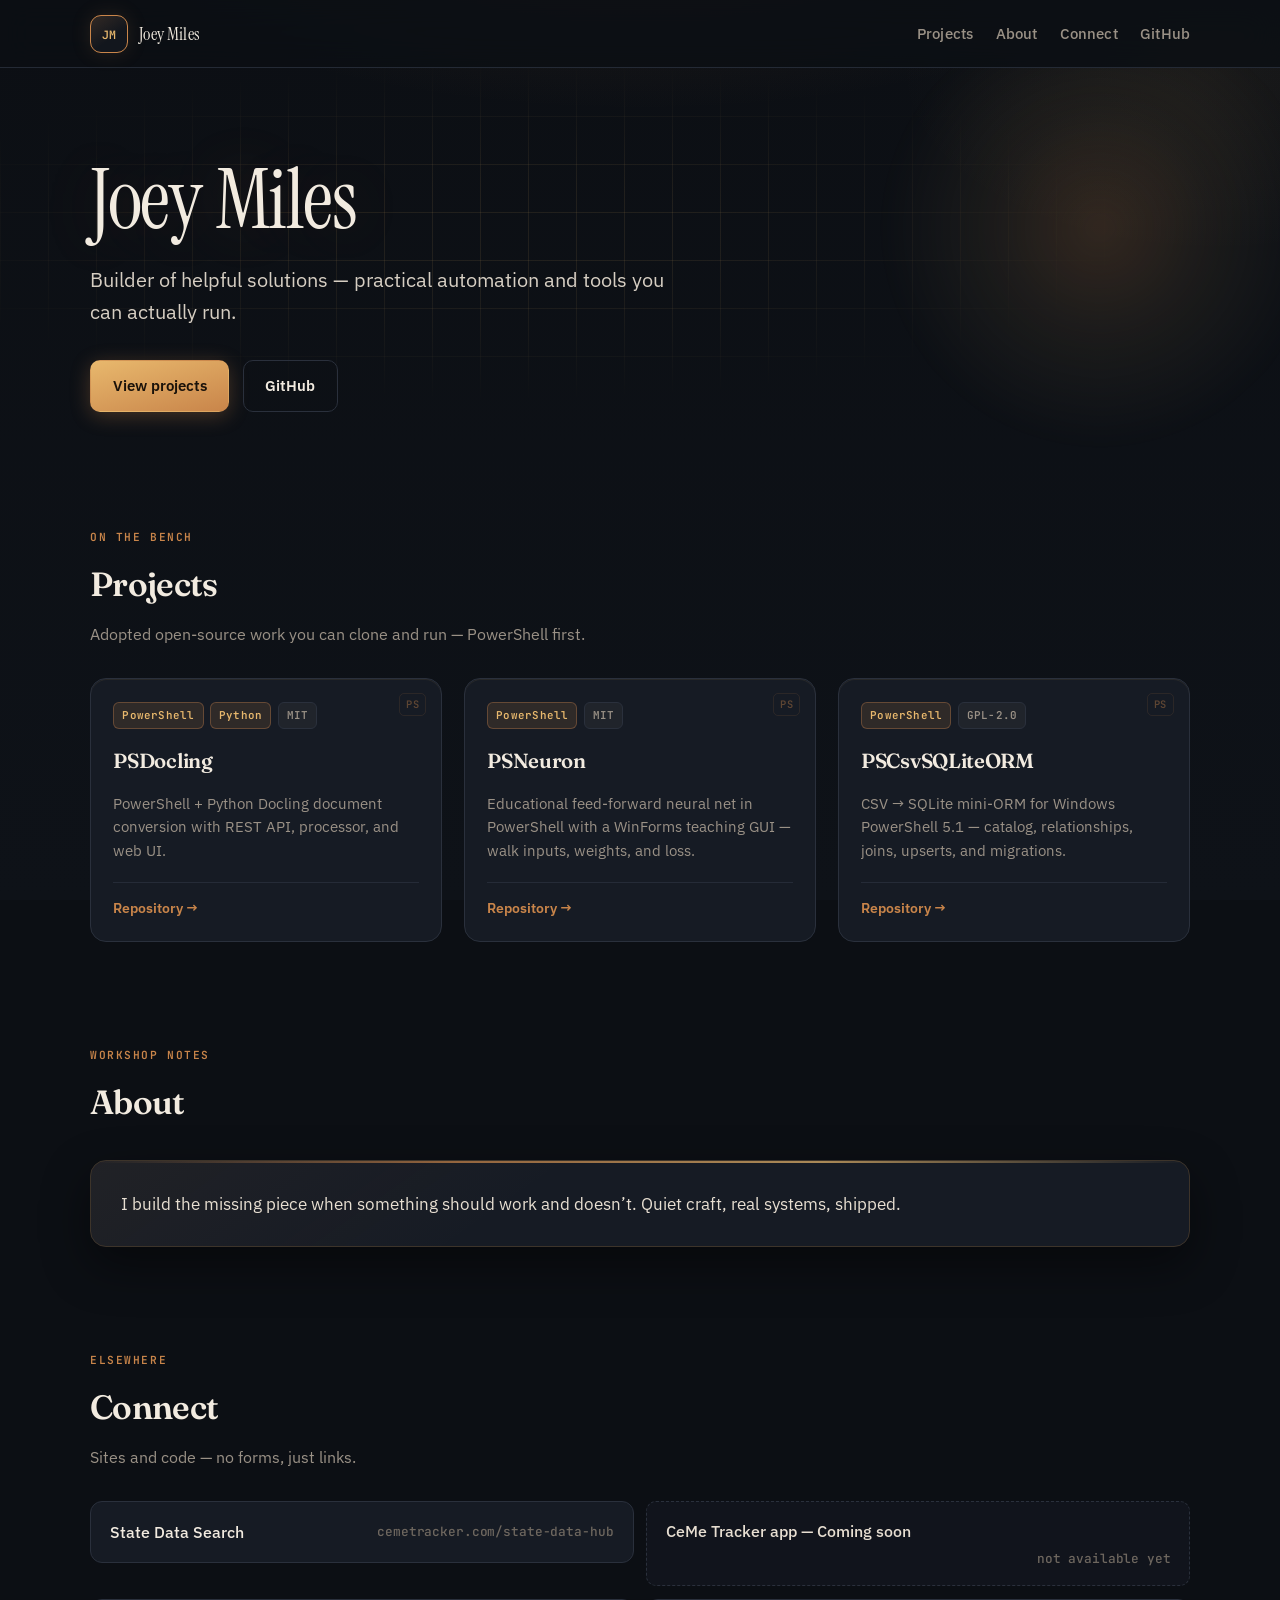
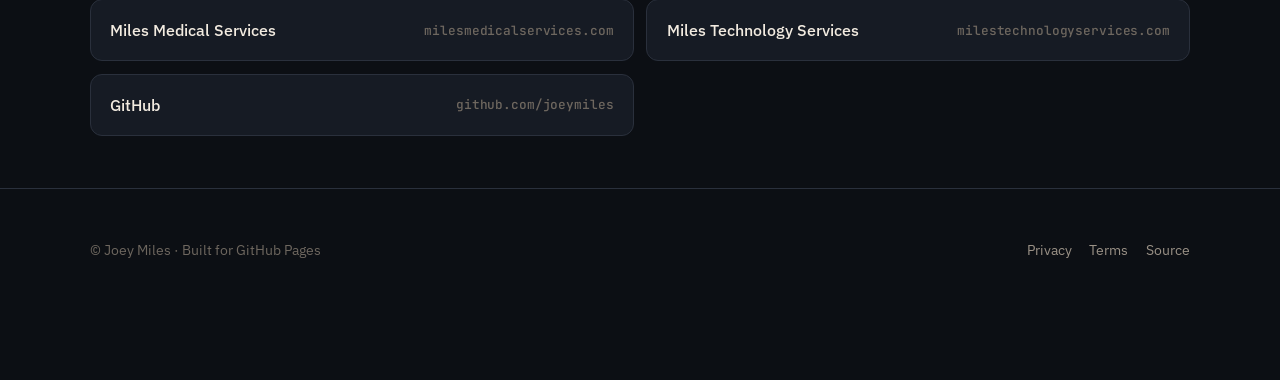
==== index.html @ d592e892 "Connect: rename State Data Hub label to State Data Search" ====
<!DOCTYPE html>
<html lang="en">
<head>
  <meta charset="utf-8">
  <meta name="viewport" content="width=device-width, initial-scale=1">
  <title>Joey Miles — Builder of helpful solutions</title>
  <meta name="description" content="Public portfolio of Joey Miles: practical automation and tools you can actually run — PSDocling, PSNeuron, PSCsvSQLiteORM.">
  <link rel="canonical" href="https://joeymiles.github.io/">
  <meta name="theme-color" content="#0c0f14">
  <link rel="icon" href="assets/img/favicon.ico" sizes="any">
  <link rel="icon" type="image/png" href="assets/img/favicon.png">
  <link rel="apple-touch-icon" href="assets/img/apple-touch-icon.png">
  <meta property="og:type" content="website">
  <meta property="og:url" content="https://joeymiles.github.io/">
  <meta property="og:title" content="Joey Miles — Builder of helpful solutions">
  <meta property="og:description" content="Practical automation and tools you can actually run. Document pipelines, data tools, and teaching demos.">
  <meta property="og:image" content="https://joeymiles.github.io/assets/img/og.png">
  <meta property="og:image:width" content="1200">
  <meta property="og:image:height" content="630">
  <meta name="twitter:card" content="summary_large_image">
  <meta name="twitter:title" content="Joey Miles — Builder of helpful solutions">
  <meta name="twitter:description" content="Practical automation and tools you can actually run.">
  <meta name="twitter:image" content="https://joeymiles.github.io/assets/img/og.png">
  <link rel="preconnect" href="https://fonts.googleapis.com">
  <link rel="preconnect" href="https://fonts.gstatic.com" crossorigin>
  <link rel="stylesheet" href="assets/css/site.css">
</head>
<body>
  <header class="site-header">
    <div class="wrap header-inner">
      <a class="brand" href="/">
        <span class="brand-mark" aria-hidden="true">JM</span>
        <span>Joey Miles</span>
      </a>
      <button class="nav-toggle" type="button" aria-expanded="false" aria-controls="site-nav" id="nav-toggle">Menu</button>
      <nav class="nav" id="site-nav" aria-label="Primary">
        <a href="#projects">Projects</a>
        <a href="#about">About</a>
        <a href="#connect">Connect</a>
        <a href="https://github.com/joeymiles" rel="noopener noreferrer">GitHub</a>
      </nav>
    </div>
  </header>

  <main>
    <section class="hero" aria-labelledby="hero-title">
      <div class="wrap hero-grid">
        <div>
          <h1 id="hero-title">Joey Miles</h1>
          <p class="tagline">Builder of helpful solutions — practical automation and tools you can actually run.</p>
          <div class="cta-row">
            <a class="btn btn-primary" href="#projects">View projects</a>
            <a class="btn btn-ghost" href="https://github.com/joeymiles" rel="noopener noreferrer">GitHub</a>
          </div>
        </div>
      </div>
    </section>

    <section id="projects" aria-labelledby="projects-title">
      <div class="wrap">
        <div class="section-head">
          <span class="section-kicker">On the bench</span>
          <h2 id="projects-title">Projects</h2>
          <p>Adopted open-source work you can clone and run — PowerShell first.</p>
        </div>
        <div class="project-grid">

          <article class="project-card" id="psdocling">
            <div class="project-meta">
              <span class="badge badge-lang">PowerShell</span>
              <span class="badge badge-lang">Python</span>
              <span class="badge badge-license">MIT</span>
            </div>
            <h3><a href="https://github.com/joeymiles/PSDocling" rel="noopener noreferrer">PSDocling</a></h3>
            <p>PowerShell + Python Docling document conversion with REST API, processor, and web UI.</p>
            <div class="project-links">
              <a href="https://github.com/joeymiles/PSDocling" rel="noopener noreferrer">Repository →</a>
            </div>
          </article>

          <article class="project-card" id="psneuron">
            <div class="project-meta">
              <span class="badge badge-lang">PowerShell</span>
              <span class="badge badge-license">MIT</span>
            </div>
            <h3><a href="https://github.com/joeymiles/PSNeuron" rel="noopener noreferrer">PSNeuron</a></h3>
            <p>Educational feed-forward neural net in PowerShell with a WinForms teaching GUI — walk inputs, weights, and loss.</p>
            <div class="project-links">
              <a href="https://github.com/joeymiles/PSNeuron" rel="noopener noreferrer">Repository →</a>
            </div>
          </article>

          <article class="project-card" id="pscsvsqliteorm">
            <div class="project-meta">
              <span class="badge badge-lang">PowerShell</span>
              <span class="badge badge-license">GPL-2.0</span>
            </div>
            <h3><a href="https://github.com/joeymiles/PSCsvSQLiteORM" rel="noopener noreferrer">PSCsvSQLiteORM</a></h3>
            <p>CSV → SQLite mini-ORM for Windows PowerShell 5.1 — catalog, relationships, joins, upserts, and migrations.</p>
            <div class="project-links">
              <a href="https://github.com/joeymiles/PSCsvSQLiteORM" rel="noopener noreferrer">Repository →</a>
            </div>
          </article>

        </div>
      </div>
    </section>

    <section id="about" aria-labelledby="about-title">
      <div class="wrap">
        <div class="section-head">
          <span class="section-kicker">Workshop notes</span>
          <h2 id="about-title">About</h2>
        </div>
        <div class="about-card">
          <p>I build the missing piece when something should work and doesn’t. Quiet craft, real systems, shipped.</p>
        </div>
      </div>
    </section>

    <section id="connect" aria-labelledby="connect-title">
      <div class="wrap">
        <div class="section-head">
          <span class="section-kicker">Elsewhere</span>
          <h2 id="connect-title">Connect</h2>
          <p>Sites and code — no forms, just links.</p>
        </div>
        <ul class="connect-list">
          <li>
            <a href="https://cemetracker.com/state-data-hub" rel="noopener noreferrer">
              <span>State Data Search</span>
              <span class="host">cemetracker.com/state-data-hub</span>
            </a>
          </li>
          <li class="connect-soon">
            <span class="connect-static">
              <span>CeMe Tracker app — Coming soon</span>
              <span class="host">not available yet</span>
            </span>
          </li>
          <li>
            <a href="https://milesmedicalservices.com" rel="noopener noreferrer">
              <span>Miles Medical Services</span>
              <span class="host">milesmedicalservices.com</span>
            </a>
          </li>
          <li>
            <a href="https://milestechnologyservices.com" rel="noopener noreferrer">
              <span>Miles Technology Services</span>
              <span class="host">milestechnologyservices.com</span>
            </a>
          </li>
          <li>
            <a href="https://github.com/joeymiles" rel="noopener noreferrer">
              <span>GitHub</span>
              <span class="host">github.com/joeymiles</span>
            </a>
          </li>
        </ul>
      </div>
    </section>
  </main>

  <footer class="site-footer">
    <div class="wrap footer-inner">
      <p>© Joey Miles · Built for GitHub Pages</p>
      <div class="footer-links">
        <a href="/privacy.html">Privacy</a>
        <a href="/terms.html">Terms</a>
        <a href="https://github.com/joeymiles/joeymiles.github.io" rel="noopener noreferrer">Source</a>
      </div>
    </div>
  </footer>

  <div class="mobile-cta" role="navigation" aria-label="Quick actions">
    <a class="btn btn-primary" href="#projects">View projects</a>
    <a class="btn btn-ghost" href="https://github.com/joeymiles" rel="noopener noreferrer">GitHub</a>
  </div>

  <script>
    (function () {
      var btn = document.getElementById('nav-toggle');
      var nav = document.getElementById('site-nav');
      if (!btn || !nav) return;
      btn.addEventListener('click', function () {
        var open = nav.classList.toggle('open');
        btn.setAttribute('aria-expanded', open ? 'true' : 'false');
      });
      nav.querySelectorAll('a').forEach(function (a) {
        a.addEventListener('click', function () {
          nav.classList.remove('open');
          btn.setAttribute('aria-expanded', 'false');
        });
      });
    })();
  </script>
</body>
</html>
---- assets/css/site.css ----
/* Joey Miles — Evening workshop / PowerShell craft (POP v2) */
@import url("https://fonts.googleapis.com/css2?family=Fraunces:opsz,wght@9..144,500;9..144,600;9..144,700&family=IBM+Plex+Sans:wght@400;500;600&family=Instrument+Serif:ital@0;1&family=JetBrains+Mono:wght@500;600&display=swap");

:root {
  --ink: #0c0f14;
  --ink-elev: #12161d;
  --ink-card: #161b24;
  --ink-card-hover: #1a212c;
  --border: #2a303c;
  --border-warm: #3d342a;
  --cream: #f2ebe0;
  --cream-soft: #e8dfd2;
  --muted: #9a9186;
  --muted-2: #6e675f;
  --copper: #c9854a;
  --copper-bright: #e8b86d;
  --copper-dim: rgba(201, 133, 74, 0.14);
  --copper-glow: rgba(201, 133, 74, 0.35);
  --amber-line: rgba(232, 184, 109, 0.18);
  --radius: 16px;
  --radius-sm: 10px;
  --shadow: 0 18px 48px rgba(0, 0, 0, 0.45);
  --shadow-lift: 0 22px 56px rgba(0, 0, 0, 0.55), 0 0 0 1px rgba(201, 133, 74, 0.22);
  --font-display: "Fraunces", "Georgia", "Times New Roman", serif;
  --font-name: "Instrument Serif", "Iowan Old Style", "Palatino Linotype", Palatino, Georgia, serif;
  --font-body: "IBM Plex Sans", "Segoe UI", system-ui, sans-serif;
  --font-mono: "JetBrains Mono", ui-monospace, "Cascadia Code", Menlo, Consolas, monospace;
  --max: 1100px;
  --header-h: 68px;
  --ease: cubic-bezier(0.22, 1, 0.36, 1);
}

*, *::before, *::after { box-sizing: border-box; }

html { scroll-behavior: smooth; }

@media (prefers-reduced-motion: reduce) {
  html { scroll-behavior: auto; }
  *, *::before, *::after {
    animation-duration: 0.01ms !important;
    animation-iteration-count: 1 !important;
    transition-duration: 0.01ms !important;
  }
}

body {
  margin: 0;
  font-family: var(--font-body);
  background: var(--ink);
  color: var(--cream);
  line-height: 1.65;
  min-height: 100vh;
  -webkit-font-smoothing: antialiased;
  text-rendering: optimizeLegibility;
  background-image:
    radial-gradient(ellipse 90% 55% at 50% -18%, rgba(201, 133, 74, 0.16), transparent 55%),
    radial-gradient(ellipse 50% 40% at 95% 8%, rgba(232, 184, 109, 0.06), transparent 50%),
    linear-gradient(180deg, #0c0f14 0%, #0e1218 100%);
  background-attachment: fixed;
}

img { max-width: 100%; height: auto; display: block; }

a {
  color: var(--copper-bright);
  text-decoration: none;
  transition: color 0.2s var(--ease);
}
a:hover { color: var(--cream); text-decoration: underline; text-underline-offset: 3px; }
a:focus-visible,
button:focus-visible {
  outline: 2px solid var(--copper-bright);
  outline-offset: 3px;
  border-radius: 4px;
}

.wrap {
  width: min(100% - 2rem, var(--max));
  margin-inline: auto;
}

/* ——— Header ——— */
.site-header {
  position: sticky;
  top: 0;
  z-index: 40;
  backdrop-filter: blur(16px) saturate(1.2);
  -webkit-backdrop-filter: blur(16px) saturate(1.2);
  background: rgba(12, 15, 20, 0.82);
  border-bottom: 1px solid rgba(42, 48, 60, 0.85);
  height: var(--header-h);
}
.header-inner {
  display: flex;
  align-items: center;
  justify-content: space-between;
  height: var(--header-h);
  gap: 1rem;
  position: relative;
}
.brand {
  display: flex;
  align-items: center;
  gap: 0.7rem;
  color: var(--cream);
  font-weight: 400;
  letter-spacing: 0.01em;
  text-decoration: none;
  font-family: var(--font-name);
  font-size: 1.15rem;
}
.brand:hover { text-decoration: none; color: var(--copper-bright); }
.brand-mark {
  width: 38px;
  height: 38px;
  border-radius: 11px;
  background:
    linear-gradient(145deg, rgba(201, 133, 74, 0.18), transparent 60%),
    var(--ink-elev);
  border: 1.5px solid var(--copper);
  display: grid;
  place-items: center;
  font-size: 0.72rem;
  font-weight: 600;
  color: var(--copper-bright);
  font-family: var(--font-mono);
  letter-spacing: 0.04em;
  box-shadow: 0 0 20px rgba(201, 133, 74, 0.15);
}
.nav {
  display: flex;
  align-items: center;
  gap: 1.4rem;
}
.nav a {
  color: var(--muted);
  font-size: 0.92rem;
  font-weight: 500;
  text-decoration: none;
  letter-spacing: 0.01em;
}
.nav a:hover { color: var(--cream); text-decoration: none; }

.nav-toggle {
  display: none;
  background: transparent;
  border: 1px solid var(--border);
  color: var(--cream);
  border-radius: 8px;
  padding: 0.45rem 0.7rem;
  cursor: pointer;
  font-size: 0.85rem;
  font-family: var(--font-body);
}

/* ——— Hero ——— */
.hero {
  position: relative;
  padding: 5.5rem 0 4rem;
  overflow: hidden;
}
.hero::before {
  content: "";
  position: absolute;
  inset: 0;
  pointer-events: none;
  background-image:
    linear-gradient(var(--amber-line) 1px, transparent 1px),
    linear-gradient(90deg, var(--amber-line) 1px, transparent 1px);
  background-size: 48px 48px;
  mask-image: radial-gradient(ellipse 70% 60% at 40% 40%, black 20%, transparent 70%);
  -webkit-mask-image: radial-gradient(ellipse 70% 60% at 40% 40%, black 20%, transparent 70%);
  opacity: 0.55;
}
.hero::after {
  content: "";
  position: absolute;
  width: 480px;
  height: 480px;
  top: -80px;
  right: -60px;
  border-radius: 50%;
  background: radial-gradient(circle, rgba(201, 133, 74, 0.2) 0%, rgba(232, 184, 109, 0.06) 35%, transparent 65%);
  pointer-events: none;
  filter: blur(8px);
}
.hero-grid {
  position: relative;
  z-index: 1;
  display: grid;
  gap: 2rem;
  align-items: center;
}
.eyebrow {
  display: inline-flex;
  align-items: center;
  gap: 0.55rem;
  font-size: 0.72rem;
  font-weight: 600;
  letter-spacing: 0.12em;
  text-transform: uppercase;
  color: var(--copper-bright);
  background: var(--copper-dim);
  border: 1px solid rgba(201, 133, 74, 0.35);
  padding: 0.4rem 0.85rem;
  border-radius: 999px;
  margin-bottom: 1.5rem;
  font-family: var(--font-mono);
}
.eyebrow::before {
  content: "";
  width: 6px;
  height: 6px;
  border-radius: 50%;
  background: var(--copper);
  box-shadow: 0 0 8px var(--copper-glow);
}
.hero h1 {
  font-family: var(--font-name);
  font-size: clamp(3rem, 9vw, 5.25rem);
  font-weight: 400;
  font-style: normal;
  line-height: 1.05;
  margin: 0 0 1.25rem;
  letter-spacing: -0.015em;
  color: var(--cream);
  text-shadow: 0 0 60px rgba(201, 133, 74, 0.2);
  font-feature-settings: "liga" 1, "kern" 1;
}
.hero .tagline {
  font-size: clamp(1.05rem, 2.2vw, 1.28rem);
  color: var(--cream-soft);
  max-width: 36rem;
  margin: 0 0 2rem;
  line-height: 1.55;
  font-weight: 400;
  opacity: 0.92;
}
.cta-row {
  display: flex;
  flex-wrap: wrap;
  gap: 0.85rem;
}
.btn {
  display: inline-flex;
  align-items: center;
  justify-content: center;
  gap: 0.45rem;
  padding: 0.8rem 1.35rem;
  border-radius: var(--radius-sm);
  font-weight: 600;
  font-size: 0.95rem;
  font-family: var(--font-body);
  border: 1px solid transparent;
  text-decoration: none;
  transition: transform 0.25s var(--ease), background 0.2s ease, border-color 0.2s ease, box-shadow 0.25s var(--ease);
}
.btn:hover { text-decoration: none; transform: translateY(-2px); }
.btn-primary {
  background: linear-gradient(165deg, var(--copper-bright) 0%, var(--copper) 100%);
  color: #1a120a;
  box-shadow: 0 4px 20px rgba(201, 133, 74, 0.3);
}
.btn-primary:hover {
  background: linear-gradient(165deg, #f0c67a 0%, #d49255 100%);
  color: #1a120a;
  box-shadow: 0 8px 28px rgba(201, 133, 74, 0.4);
}
.btn-ghost {
  background: transparent;
  color: var(--cream);
  border-color: var(--border);
}
.btn-ghost:hover {
  border-color: var(--copper);
  color: var(--copper-bright);
  background: var(--copper-dim);
}

/* ——— Sections ——— */
section { padding: 3.25rem 0; }
.section-head { margin-bottom: 1.85rem; }
.section-head h2 {
  margin: 0 0 0.55rem;
  font-family: var(--font-display);
  font-size: clamp(1.65rem, 3.2vw, 2.1rem);
  font-weight: 600;
  letter-spacing: -0.02em;
  color: var(--cream);
}
.section-kicker {
  display: block;
  font-family: var(--font-mono);
  font-size: 0.7rem;
  font-weight: 600;
  letter-spacing: 0.14em;
  text-transform: uppercase;
  color: var(--copper);
  margin-bottom: 0.65rem;
}
.section-head p {
  margin: 0;
  color: var(--muted);
  max-width: 38rem;
  font-size: 1.02rem;
}

/* ——— About ——— */
.about-card {
  position: relative;
  background:
    linear-gradient(145deg, rgba(201, 133, 74, 0.06), transparent 40%),
    var(--ink-card);
  border: 1px solid var(--border-warm);
  border-radius: var(--radius);
  padding: 1.75rem 1.9rem;
  box-shadow: var(--shadow);
  overflow: hidden;
}
.about-card::before {
  content: "";
  position: absolute;
  top: 0;
  left: 0;
  right: 0;
  height: 2px;
  background: linear-gradient(90deg, transparent, var(--copper), var(--copper-bright), transparent);
  opacity: 0.7;
}
.about-card p {
  margin: 0;
  color: var(--cream-soft);
  font-size: 1.08rem;
  line-height: 1.7;
  max-width: 52rem;
}

/* ——— Projects ——— */
.project-grid {
  display: grid;
  gap: 1.35rem;
  grid-template-columns: 1fr;
}
@media (min-width: 720px) {
  .project-grid { grid-template-columns: repeat(3, 1fr); }
}
.project-card {
  position: relative;
  background: var(--ink-card);
  border: 1px solid var(--border);
  border-radius: var(--radius);
  padding: 1.45rem 1.4rem 1.3rem;
  display: flex;
  flex-direction: column;
  gap: 0.9rem;
  transition: border-color 0.3s var(--ease), transform 0.3s var(--ease), box-shadow 0.3s var(--ease), background 0.3s ease;
  scroll-margin-top: calc(var(--header-h) + 1rem);
  overflow: hidden;
}
.project-card::before {
  content: "PS";
  position: absolute;
  top: 0.85rem;
  right: 0.95rem;
  font-family: var(--font-mono);
  font-size: 0.65rem;
  font-weight: 600;
  letter-spacing: 0.08em;
  color: var(--copper);
  opacity: 0.4;
  border: 1px solid rgba(201, 133, 74, 0.3);
  border-radius: 5px;
  padding: 0.15rem 0.35rem;
  pointer-events: none;
}
.project-card::after {
  content: "";
  position: absolute;
  inset: 0;
  border-radius: inherit;
  pointer-events: none;
  box-shadow: inset 0 1px 0 rgba(232, 184, 109, 0.08);
}
.project-card:hover {
  border-color: rgba(201, 133, 74, 0.5);
  transform: translateY(-4px);
  background: var(--ink-card-hover);
  box-shadow: var(--shadow-lift);
}
.project-card:hover::before { opacity: 0.75; }
.project-card h3 {
  margin: 0;
  font-family: var(--font-display);
  font-size: 1.28rem;
  font-weight: 600;
  letter-spacing: -0.015em;
  padding-right: 2.2rem;
}
.project-card h3 a { color: var(--cream); text-decoration: none; }
.project-card h3 a:hover { color: var(--copper-bright); }
.project-meta {
  display: flex;
  flex-wrap: wrap;
  gap: 0.4rem;
}
.badge {
  font-size: 0.68rem;
  font-weight: 600;
  font-family: var(--font-mono);
  padding: 0.22rem 0.5rem;
  border-radius: 6px;
  background: rgba(154, 145, 134, 0.1);
  color: var(--muted);
  border: 1px solid var(--border);
  letter-spacing: 0.02em;
}
.badge-lang {
  color: var(--copper-bright);
  border-color: rgba(201, 133, 74, 0.35);
  background: var(--copper-dim);
}
.badge-license {
  color: var(--muted);
  border-color: var(--border);
  background: rgba(154, 145, 134, 0.08);
}
.project-card p {
  margin: 0;
  color: var(--muted);
  font-size: 0.95rem;
  flex: 1;
  line-height: 1.55;
}
.project-links {
  display: flex;
  gap: 0.75rem;
  margin-top: 0.35rem;
  padding-top: 0.85rem;
  border-top: 1px solid rgba(42, 48, 60, 0.8);
}
.project-links a {
  font-size: 0.88rem;
  font-weight: 600;
  color: var(--copper);
  text-decoration: none;
}
.project-links a:hover { color: var(--copper-bright); }

/* ——— Connect ——— */
.connect-list {
  list-style: none;
  margin: 0;
  padding: 0;
  display: grid;
  gap: 0.8rem;
}
@media (min-width: 640px) {
  .connect-list { grid-template-columns: repeat(2, 1fr); }
}
.connect-list a {
  display: flex;
  align-items: center;
  gap: 0.75rem;
  padding: 1.05rem 1.2rem;
  background: var(--ink-card);
  border: 1px solid var(--border);
  border-radius: 12px;
  color: var(--cream);
  text-decoration: none;
  font-weight: 500;
  transition: border-color 0.25s var(--ease), transform 0.25s var(--ease), box-shadow 0.25s var(--ease);
}
.connect-list a:hover {
  border-color: rgba(201, 133, 74, 0.45);
  color: var(--copper-bright);
  text-decoration: none;
  transform: translateY(-2px);
  box-shadow: 0 10px 28px rgba(0, 0, 0, 0.3);
}
.connect-list .host {
  color: var(--muted-2);
  font-size: 0.8rem;
  font-weight: 500;
  margin-left: auto;
  font-family: var(--font-mono);
  letter-spacing: -0.01em;
}

/* ——— Legal pages ——— */
.page-hero {
  padding: 3.25rem 0 1.5rem;
}
.page-hero h1 {
  margin: 0 0 0.5rem;
  font-family: var(--font-display);
  font-size: clamp(1.85rem, 4vw, 2.4rem);
  font-weight: 600;
  letter-spacing: -0.02em;
}
.prose {
  background: var(--ink-card);
  border: 1px solid var(--border);
  border-radius: var(--radius);
  padding: 1.65rem 1.85rem;
  margin-bottom: 3rem;
}
.prose h2 {
  margin: 1.55rem 0 0.5rem;
  font-family: var(--font-display);
  font-size: 1.2rem;
  font-weight: 600;
  color: var(--cream);
}
.prose h2:first-child { margin-top: 0; }
.prose p, .prose li { color: var(--muted); }
.prose ul { padding-left: 1.25rem; }


.connect-soon .connect-static {
  display: flex;
  flex-direction: column;
  gap: 0.25rem;
  padding: 1rem 1.15rem;
  border-radius: var(--radius-sm);
  border: 1px dashed var(--border);
  background: rgba(22, 27, 36, 0.55);
  color: var(--muted);
}
.connect-soon .connect-static span:first-child {
  color: var(--cream-soft);
  font-weight: 500;
}

/* ——— Footer ——— */
.site-footer {
  border-top: 1px solid var(--border);
  padding: 2.25rem 0 6.5rem;
  color: var(--muted-2);
  font-size: 0.88rem;
}
.footer-inner {
  display: flex;
  flex-wrap: wrap;
  gap: 1rem;
  justify-content: space-between;
  align-items: center;
}
.footer-links {
  display: flex;
  gap: 1.1rem;
  flex-wrap: wrap;
}
.footer-links a { color: var(--muted); text-decoration: none; }
.footer-links a:hover { color: var(--copper-bright); }

/* ——— Sticky mobile CTA ——— */
.mobile-cta {
  display: none;
  position: fixed;
  bottom: 0;
  left: 0;
  right: 0;
  z-index: 50;
  padding: 0.75rem 1rem calc(0.75rem + env(safe-area-inset-bottom));
  background: rgba(12, 15, 20, 0.94);
  backdrop-filter: blur(14px);
  -webkit-backdrop-filter: blur(14px);
  border-top: 1px solid var(--border);
  gap: 0.55rem;
}
.mobile-cta .btn { flex: 1; padding: 0.72rem 0.5rem; font-size: 0.9rem; }

/* ——— 404 ——— */
.not-found {
  text-align: center;
  padding: 5.5rem 0 4rem;
}
.not-found .code {
  font-family: var(--font-display);
  font-size: clamp(3.5rem, 14vw, 7rem);
  font-weight: 600;
  color: var(--copper);
  line-height: 1;
  margin-bottom: 0.65rem;
  text-shadow: 0 0 40px rgba(201, 133, 74, 0.25);
}
.not-found h1 {
  font-family: var(--font-display);
  font-weight: 600;
  letter-spacing: -0.02em;
}

/* ——— Mobile ——— */
@media (max-width: 719px) {
  .nav-toggle { display: inline-flex; }
  .nav {
    display: none;
    position: absolute;
    top: var(--header-h);
    left: 0;
    right: 0;
    flex-direction: column;
    align-items: stretch;
    background: rgba(12, 15, 20, 0.98);
    border-bottom: 1px solid var(--border);
    padding: 1rem;
    gap: 0.85rem;
  }
  .nav.open { display: flex; }
  .mobile-cta { display: flex; }
  .hero { padding-top: 3.5rem; padding-bottom: 3rem; }
  .hero h1 { font-size: clamp(2.6rem, 12vw, 3.5rem); }
  .site-footer { padding-bottom: 5.75rem; }
}

/* Soft entrance for hero (respects reduced-motion via global rule) */
@keyframes fade-up {
  from { opacity: 0; transform: translateY(12px); }
  to { opacity: 1; transform: translateY(0); }
}
.hero-grid > div {
  animation: fade-up 0.7s var(--ease) both;
}
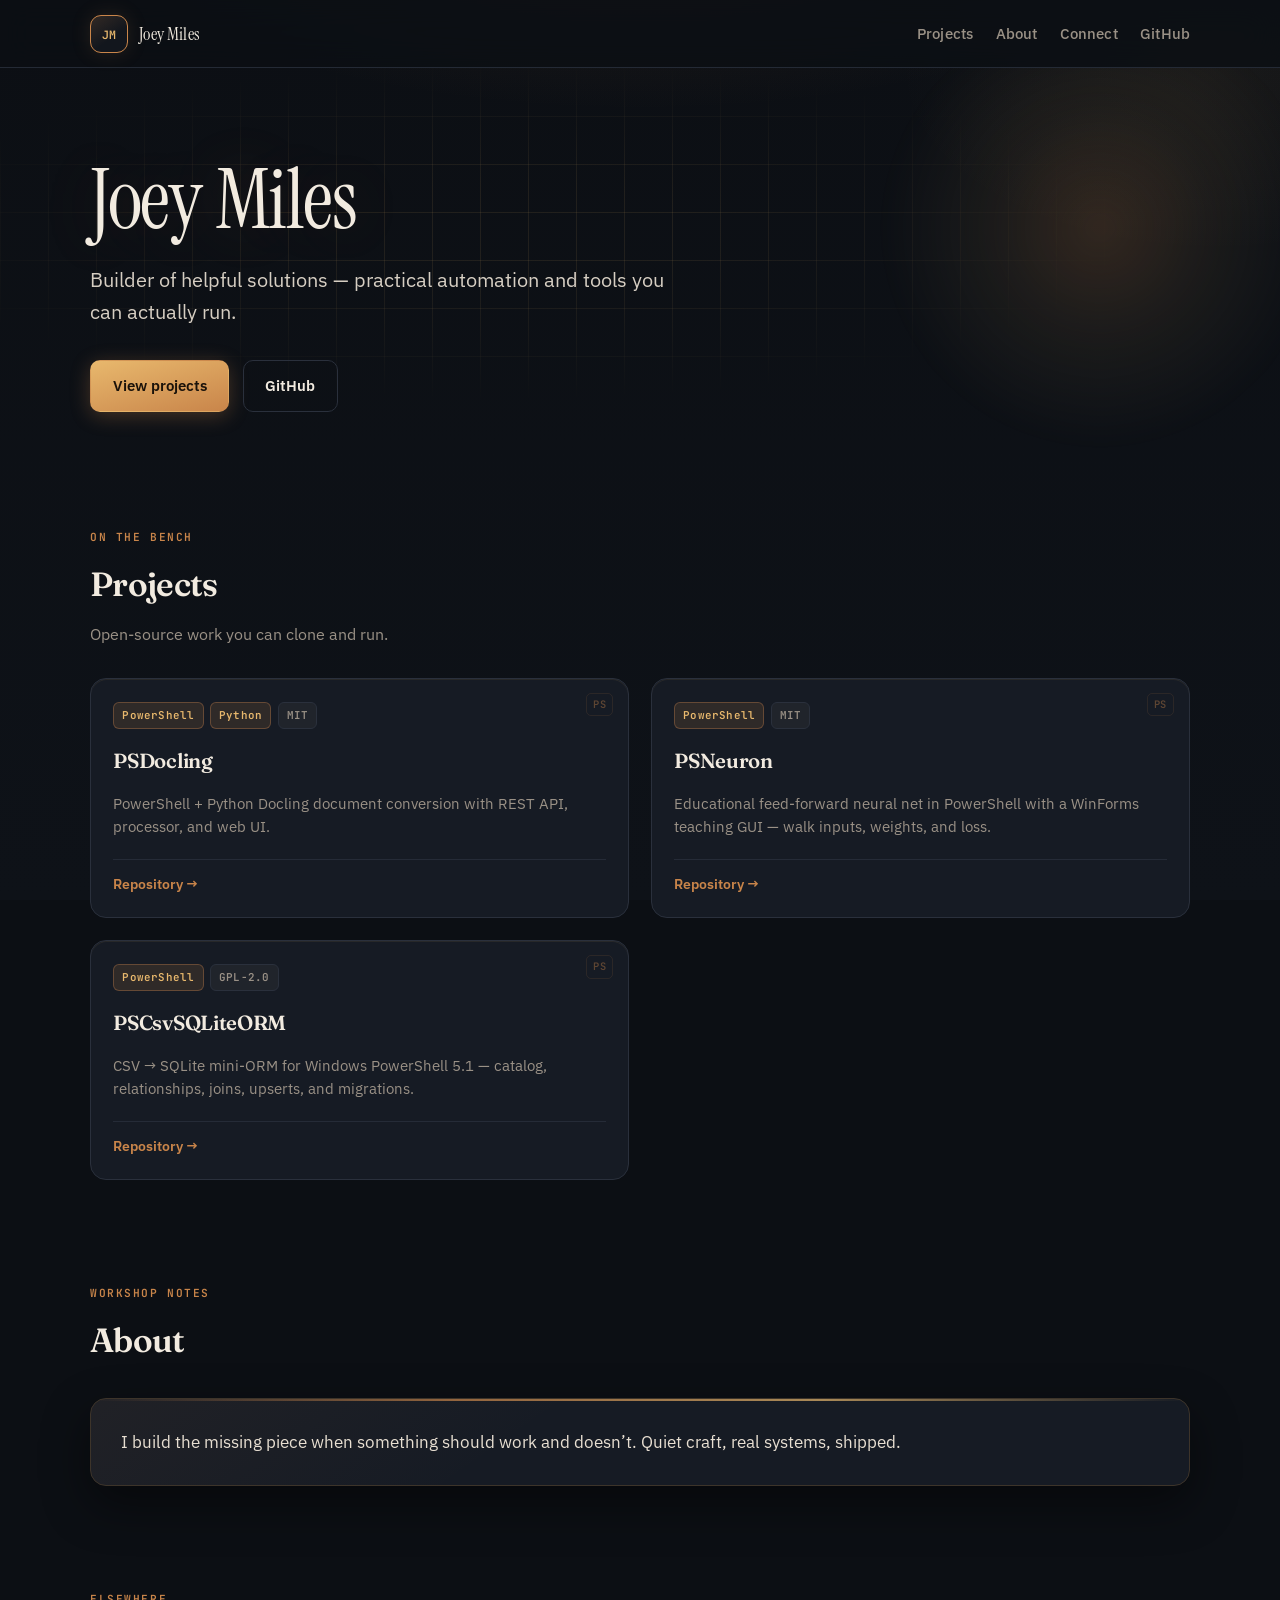
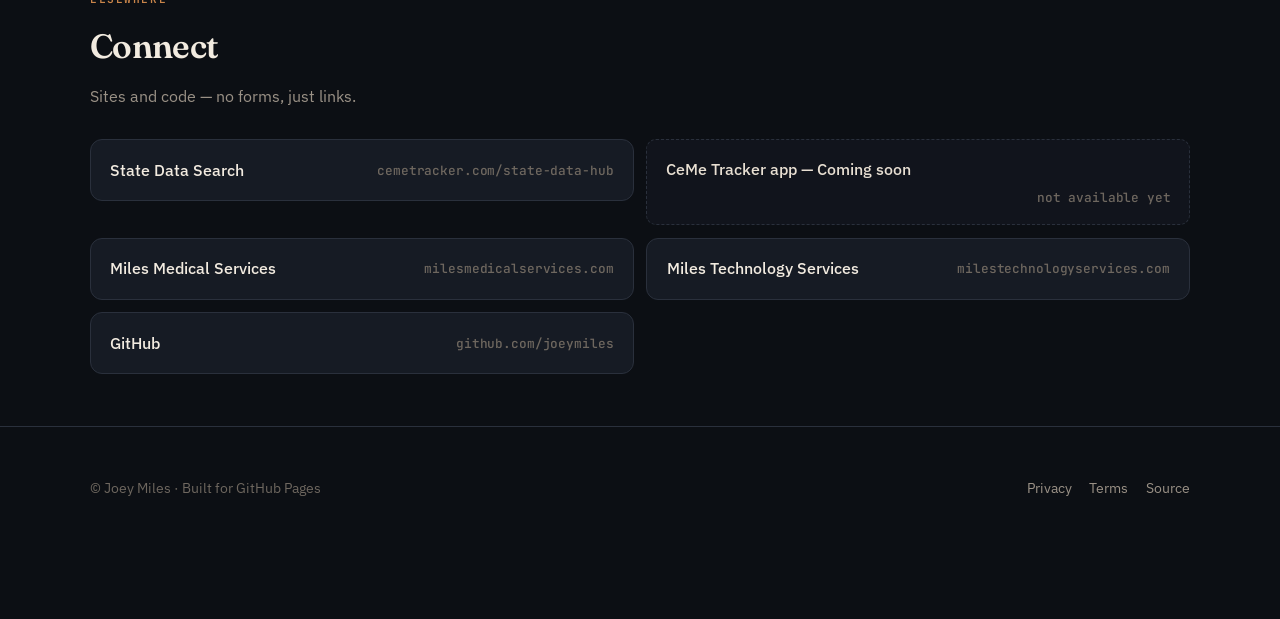
==== commit babe3dd6: "Showcase: add TrafficWatch project card" ====
--- a/index.html
+++ b/index.html
@@ -4,7 +4,7 @@
   <meta charset="utf-8">
   <meta name="viewport" content="width=device-width, initial-scale=1">
   <title>Joey Miles — Builder of helpful solutions</title>
-  <meta name="description" content="Public portfolio of Joey Miles: practical automation and tools you can actually run — PSDocling, PSNeuron, PSCsvSQLiteORM.">
+  <meta name="description" content="Public portfolio of Joey Miles: practical automation and tools you can actually run — TrafficWatch, PSDocling, PSNeuron, PSCsvSQLiteORM.">
   <link rel="canonical" href="https://joeymiles.github.io/">
   <meta name="theme-color" content="#0c0f14">
   <link rel="icon" href="assets/img/favicon.ico" sizes="any">
@@ -61,11 +61,11 @@
         <div class="section-head">
           <span class="section-kicker">On the bench</span>
           <h2 id="projects-title">Projects</h2>
-          <p>Adopted open-source work you can clone and run — PowerShell first.</p>
+          <p>Open-source work you can clone and run.</p>
         </div>
         <div class="project-grid">
 
-          <article class="project-card" id="psdocling">
+          <article class="project-card craft-ps" id="psdocling">
             <div class="project-meta">
               <span class="badge badge-lang">PowerShell</span>
               <span class="badge badge-lang">Python</span>
@@ -78,7 +78,7 @@
             </div>
           </article>
 
-          <article class="project-card" id="psneuron">
+          <article class="project-card craft-ps" id="psneuron">
             <div class="project-meta">
               <span class="badge badge-lang">PowerShell</span>
               <span class="badge badge-license">MIT</span>
@@ -90,7 +90,7 @@
             </div>
           </article>
 
-          <article class="project-card" id="pscsvsqliteorm">
+          <article class="project-card craft-ps" id="pscsvsqliteorm">
             <div class="project-meta">
               <span class="badge badge-lang">PowerShell</span>
               <span class="badge badge-license">GPL-2.0</span>
--- a/assets/css/site.css
+++ b/assets/css/site.css
@@ -342,7 +342,7 @@
   grid-template-columns: 1fr;
 }
 @media (min-width: 720px) {
-  .project-grid { grid-template-columns: repeat(3, 1fr); }
+  .project-grid { grid-template-columns: repeat(2, 1fr); }
 }
 .project-card {
   position: relative;
@@ -358,7 +358,7 @@
   overflow: hidden;
 }
 .project-card::before {
-  content: "PS";
+  content: "";
   position: absolute;
   top: 0.85rem;
   right: 0.95rem;
@@ -373,6 +373,8 @@
   padding: 0.15rem 0.35rem;
   pointer-events: none;
 }
+.project-card.craft-ps::before { content: "PS"; }
+.project-card.craft-py::before { content: "PY"; }
 .project-card::after {
   content: "";
   position: absolute;
@@ -388,6 +390,21 @@
   box-shadow: var(--shadow-lift);
 }
 .project-card:hover::before { opacity: 0.75; }
+
+.project-meta {
+  display: flex;
+  flex-wrap: wrap;
+  align-items: center;
+  gap: 0.45rem;
+  padding-right: 2.2rem;
+}
+.star-badge {
+  display: inline-flex;
+  line-height: 0;
+  text-decoration: none;
+}
+.star-badge:hover { opacity: 0.9; text-decoration: none; }
+.star-badge img { height: 20px; width: auto; }
 .project-card h3 {
   margin: 0;
   font-family: var(--font-display);
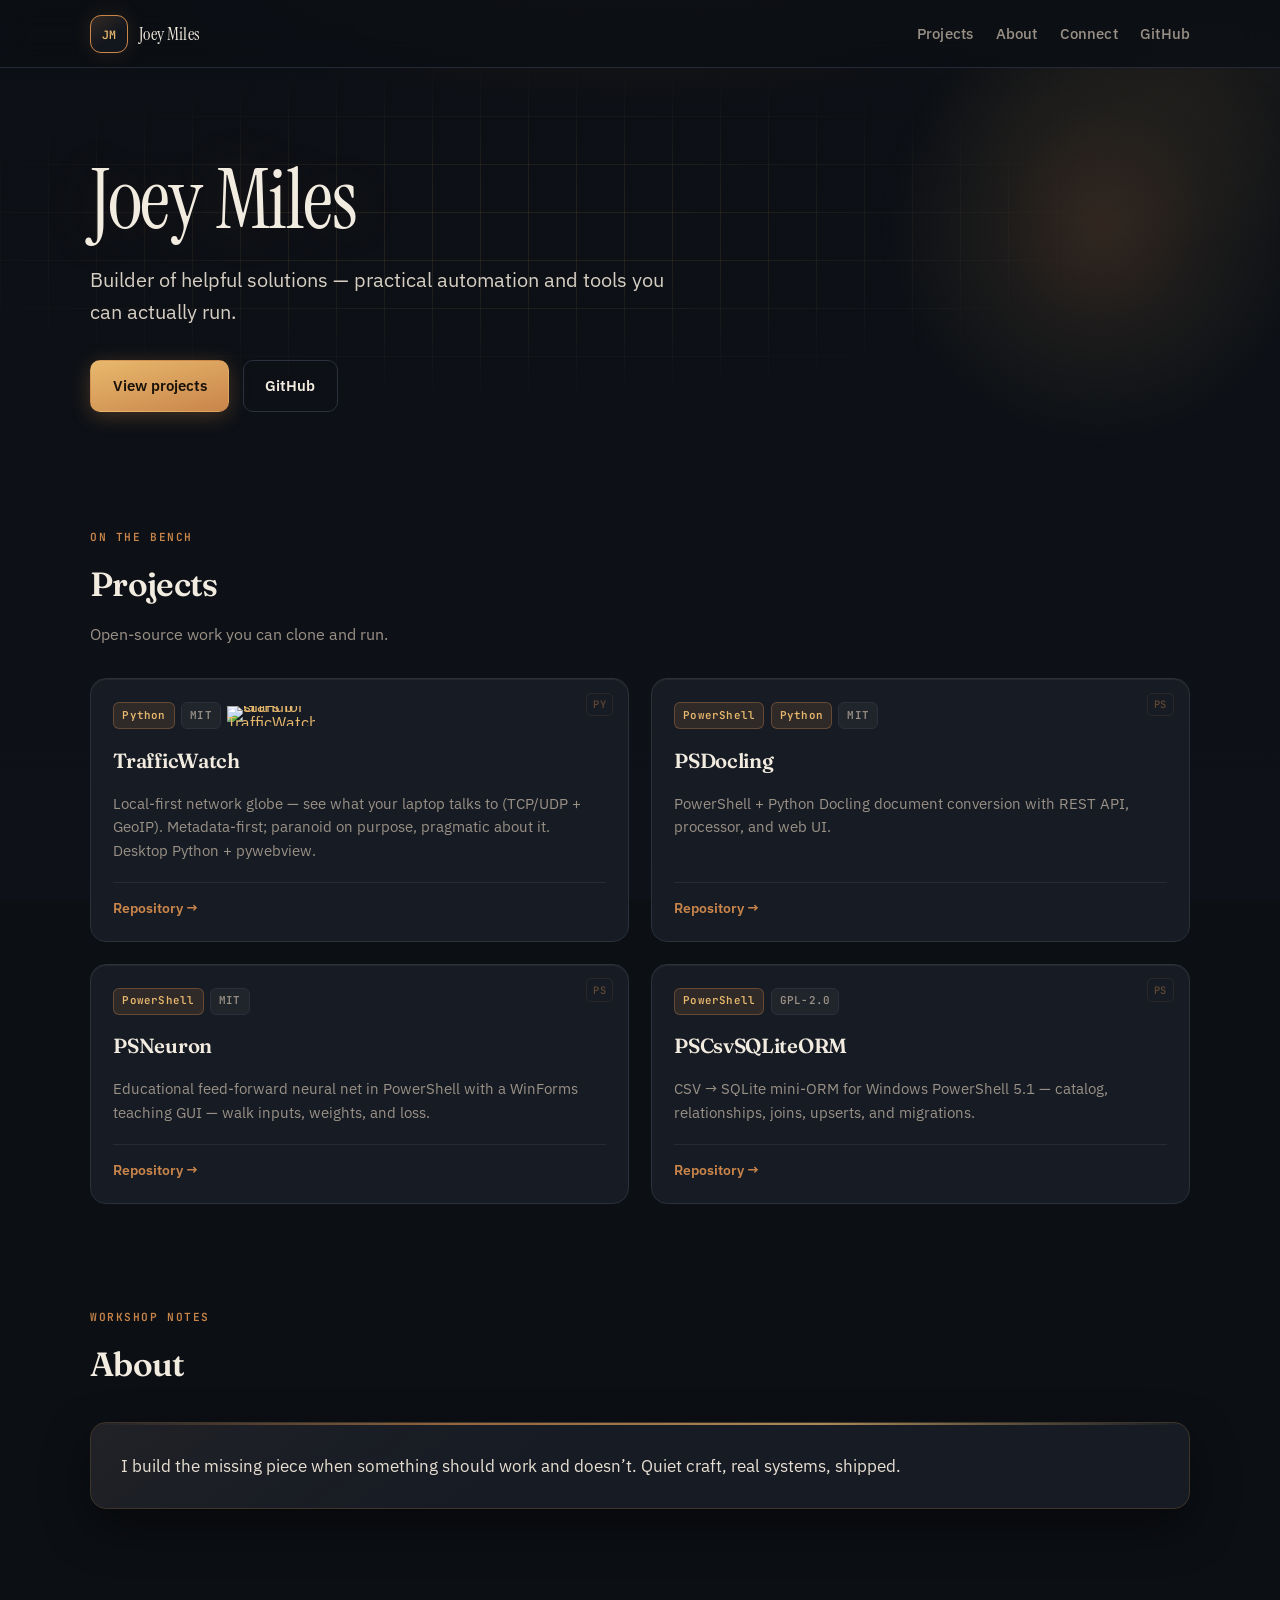
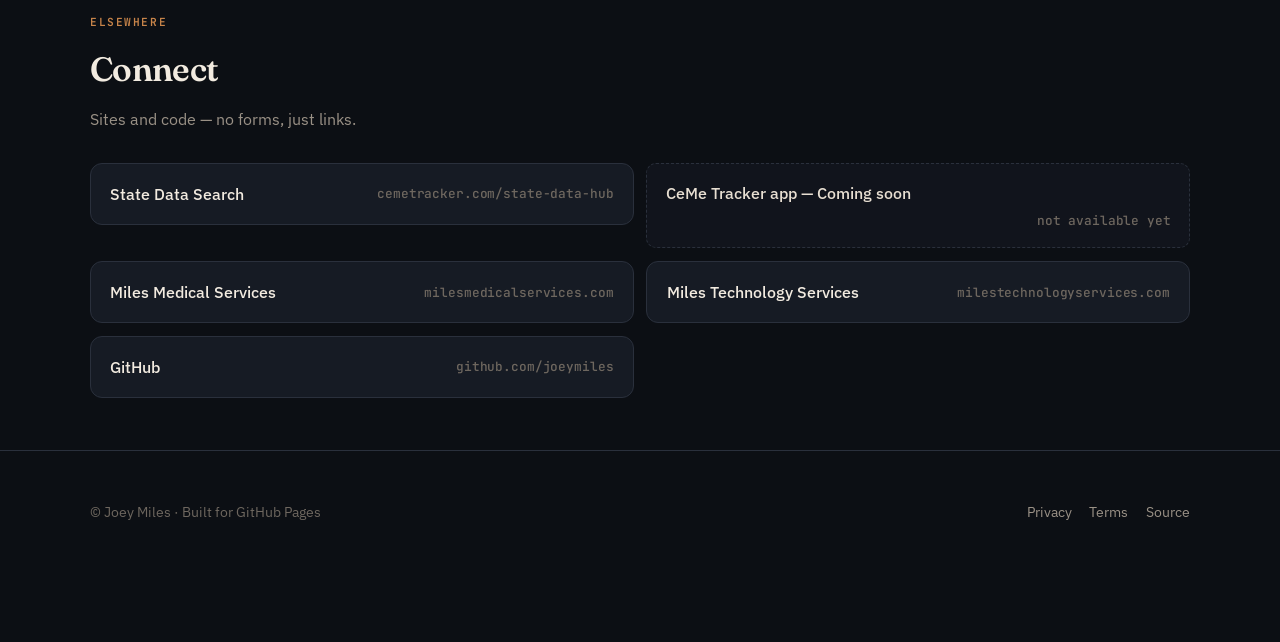
==== commit b563a999: "Showcase: actually insert TrafficWatch project card" ====
--- a/index.html
+++ b/index.html
@@ -65,6 +65,22 @@
         </div>
         <div class="project-grid">
 
+
+          <article class="project-card craft-py" id="trafficwatch">
+            <div class="project-meta">
+              <span class="badge badge-lang">Python</span>
+              <span class="badge badge-license">MIT</span>
+              <a class="star-badge" href="https://github.com/joeymiles/TrafficWatch" rel="noopener noreferrer">
+                <img src="https://img.shields.io/github/stars/joeymiles/TrafficWatch?style=flat&amp;color=c9854a&amp;labelColor=161b24&amp;cacheSeconds=3600" alt="GitHub stars for TrafficWatch" width="88" height="20" loading="lazy">
+              </a>
+            </div>
+            <h3><a href="https://github.com/joeymiles/TrafficWatch" rel="noopener noreferrer">TrafficWatch</a></h3>
+            <p>Local-first network globe — see what your laptop talks to (TCP/UDP + GeoIP). Metadata-first; paranoid on purpose, pragmatic about it. Desktop Python + pywebview.</p>
+            <div class="project-links">
+              <a href="https://github.com/joeymiles/TrafficWatch" rel="noopener noreferrer">Repository →</a>
+            </div>
+          </article>
+
           <article class="project-card craft-ps" id="psdocling">
             <div class="project-meta">
               <span class="badge badge-lang">PowerShell</span>
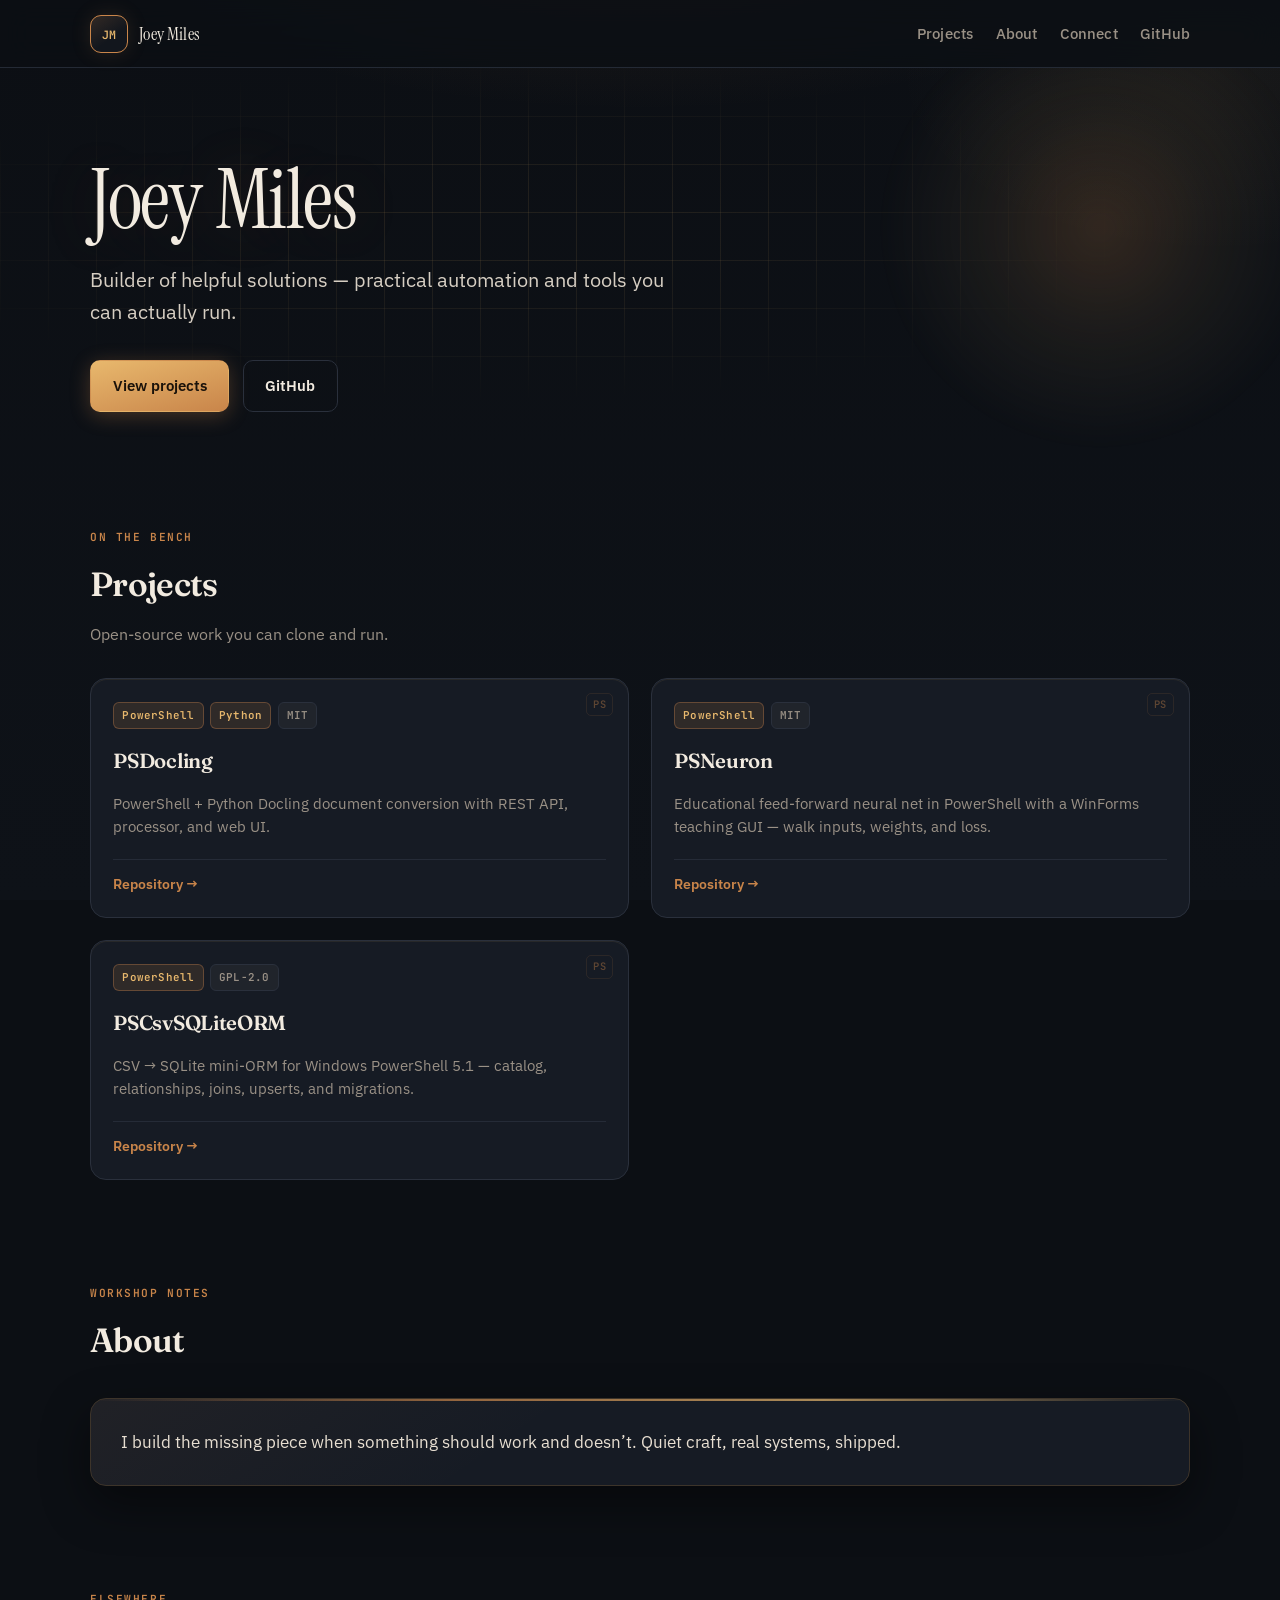
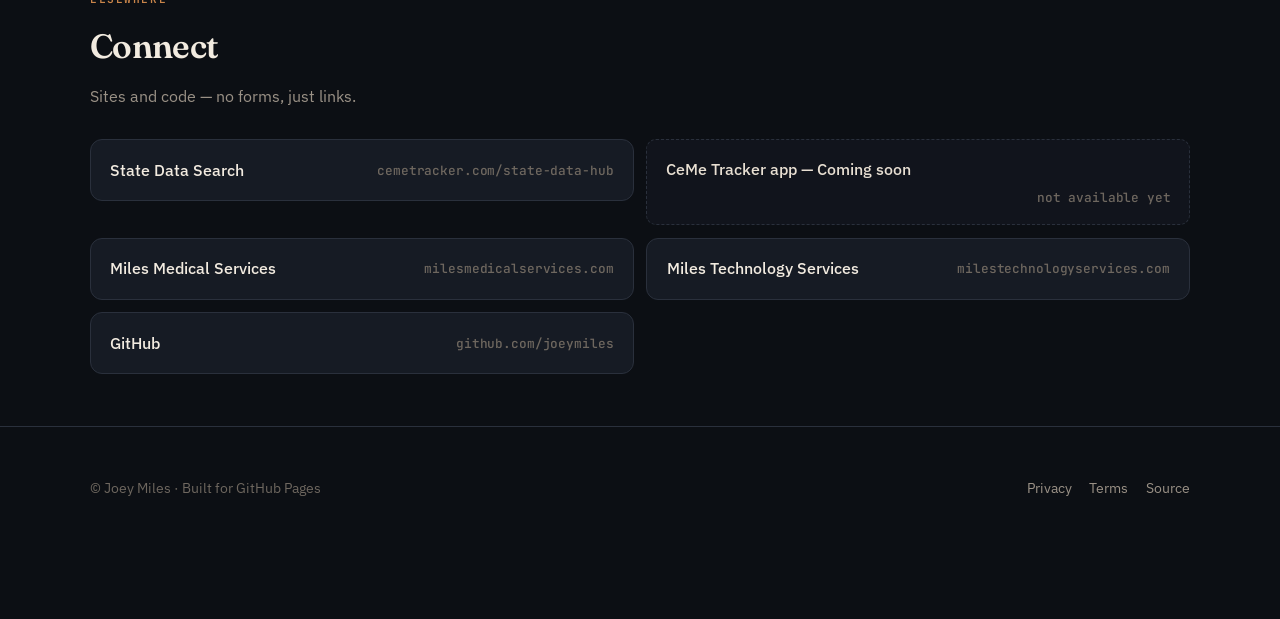
==== commit 58713f53: "HOLD: remove TrafficWatch showcase card pending privacy scrub" ====
--- a/index.html
+++ b/index.html
@@ -4,7 +4,7 @@
   <meta charset="utf-8">
   <meta name="viewport" content="width=device-width, initial-scale=1">
   <title>Joey Miles — Builder of helpful solutions</title>
-  <meta name="description" content="Public portfolio of Joey Miles: practical automation and tools you can actually run — TrafficWatch, PSDocling, PSNeuron, PSCsvSQLiteORM.">
+  <meta name="description" content="Public portfolio of Joey Miles: practical automation and tools you can actually run — PSDocling, PSNeuron, PSCsvSQLiteORM.">
   <link rel="canonical" href="https://joeymiles.github.io/">
   <meta name="theme-color" content="#0c0f14">
   <link rel="icon" href="assets/img/favicon.ico" sizes="any">
@@ -64,22 +64,6 @@
           <p>Open-source work you can clone and run.</p>
         </div>
         <div class="project-grid">
-
-
-          <article class="project-card craft-py" id="trafficwatch">
-            <div class="project-meta">
-              <span class="badge badge-lang">Python</span>
-              <span class="badge badge-license">MIT</span>
-              <a class="star-badge" href="https://github.com/joeymiles/TrafficWatch" rel="noopener noreferrer">
-                <img src="https://img.shields.io/github/stars/joeymiles/TrafficWatch?style=flat&amp;color=c9854a&amp;labelColor=161b24&amp;cacheSeconds=3600" alt="GitHub stars for TrafficWatch" width="88" height="20" loading="lazy">
-              </a>
-            </div>
-            <h3><a href="https://github.com/joeymiles/TrafficWatch" rel="noopener noreferrer">TrafficWatch</a></h3>
-            <p>Local-first network globe — see what your laptop talks to (TCP/UDP + GeoIP). Metadata-first; paranoid on purpose, pragmatic about it. Desktop Python + pywebview.</p>
-            <div class="project-links">
-              <a href="https://github.com/joeymiles/TrafficWatch" rel="noopener noreferrer">Repository →</a>
-            </div>
-          </article>
 
           <article class="project-card craft-ps" id="psdocling">
             <div class="project-meta">
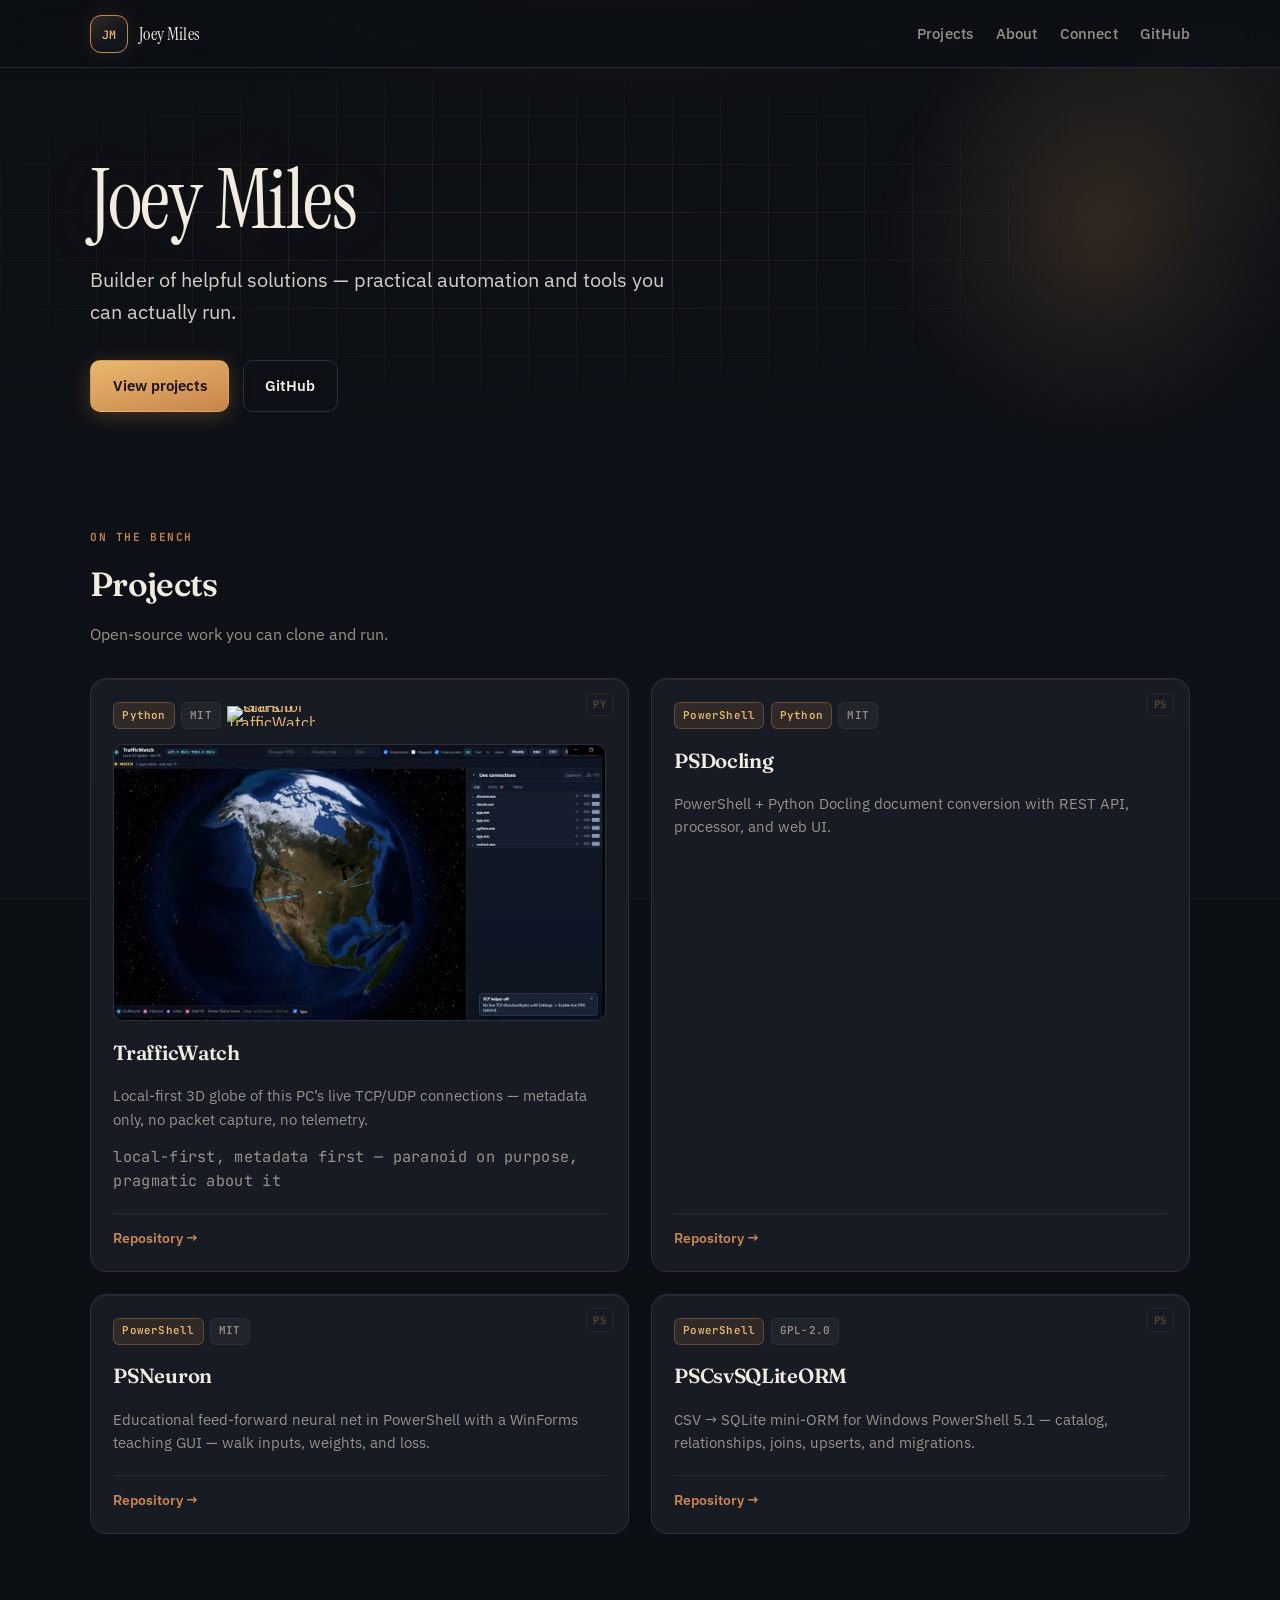
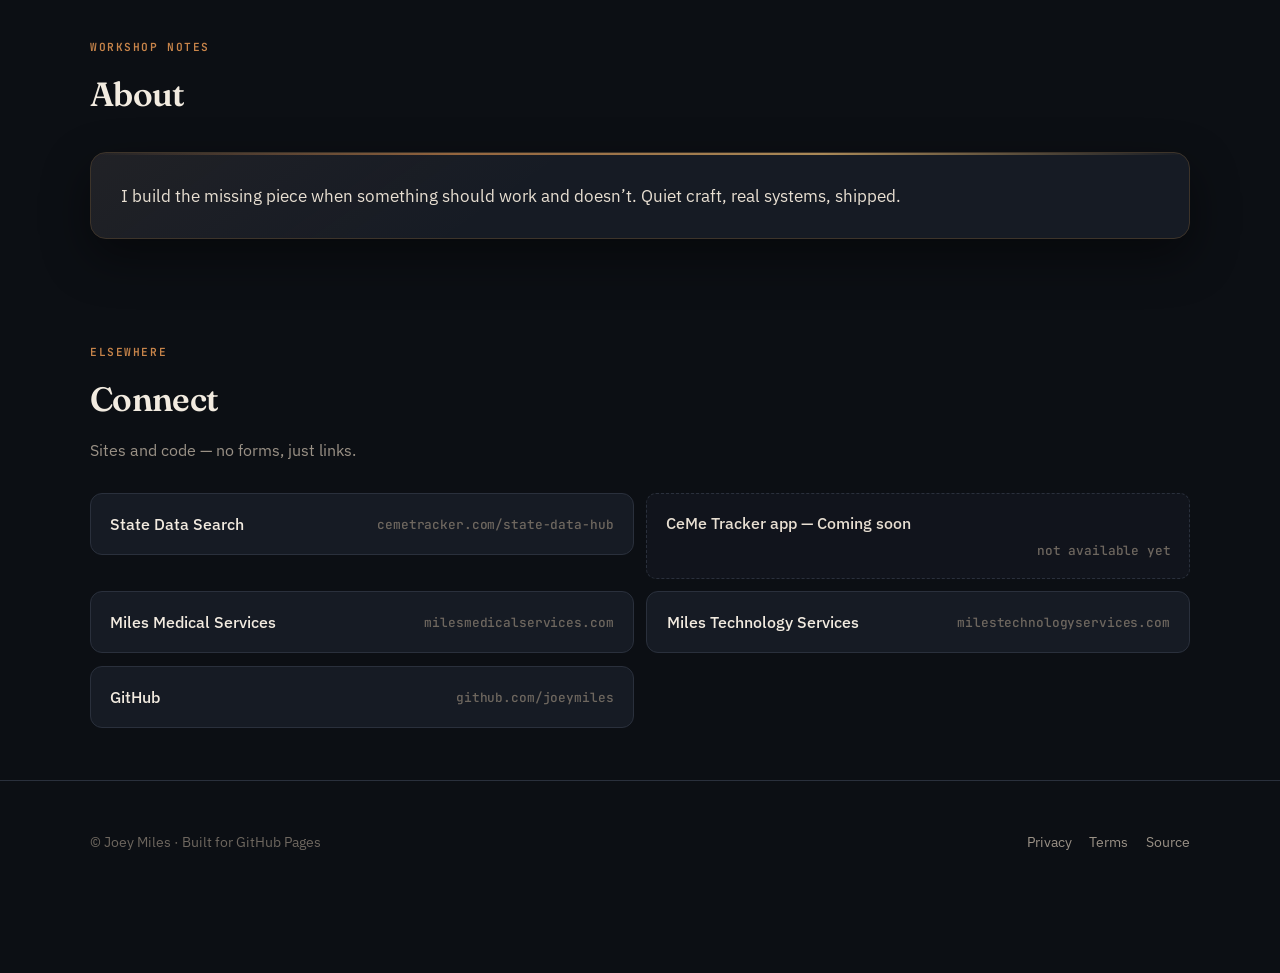
==== commit b8eb8e3f: "Showcase: add TrafficWatch card with demo screenshot" ====
--- a/index.html
+++ b/index.html
@@ -4,7 +4,7 @@
   <meta charset="utf-8">
   <meta name="viewport" content="width=device-width, initial-scale=1">
   <title>Joey Miles — Builder of helpful solutions</title>
-  <meta name="description" content="Public portfolio of Joey Miles: practical automation and tools you can actually run — PSDocling, PSNeuron, PSCsvSQLiteORM.">
+  <meta name="description" content="Public portfolio of Joey Miles: practical automation and tools you can actually run — TrafficWatch, PSDocling, PSNeuron, PSCsvSQLiteORM.">
   <link rel="canonical" href="https://joeymiles.github.io/">
   <meta name="theme-color" content="#0c0f14">
   <link rel="icon" href="assets/img/favicon.ico" sizes="any">
@@ -65,6 +65,26 @@
         </div>
         <div class="project-grid">
 
+
+          <article class="project-card craft-py" id="trafficwatch">
+            <div class="project-meta">
+              <span class="badge badge-lang">Python</span>
+              <span class="badge badge-license">MIT</span>
+              <a class="star-badge" href="https://github.com/joeymiles/TrafficWatch" rel="noopener noreferrer">
+                <img src="https://img.shields.io/github/stars/joeymiles/TrafficWatch?style=flat&amp;color=c9854a&amp;labelColor=161b24&amp;cacheSeconds=3600" alt="GitHub stars for TrafficWatch" width="88" height="20" loading="lazy">
+              </a>
+            </div>
+            <a class="project-shot" href="https://github.com/joeymiles/TrafficWatch" rel="noopener noreferrer">
+              <img src="assets/img/trafficwatch-demo.png" alt="TrafficWatch desktop UI showing a 3D globe of live TCP and UDP connections" width="1200" height="675" loading="lazy">
+            </a>
+            <h3><a href="https://github.com/joeymiles/TrafficWatch" rel="noopener noreferrer">TrafficWatch</a></h3>
+            <p>Local-first 3D globe of this PC’s live TCP/UDP connections — metadata only, no packet capture, no telemetry.</p>
+            <p class="project-motto">local-first, metadata first — paranoid on purpose, pragmatic about it</p>
+            <div class="project-links">
+              <a href="https://github.com/joeymiles/TrafficWatch" rel="noopener noreferrer">Repository →</a>
+            </div>
+          </article>
+
           <article class="project-card craft-ps" id="psdocling">
             <div class="project-meta">
               <span class="badge badge-lang">PowerShell</span>
--- a/assets/css/site.css
+++ b/assets/css/site.css
@@ -441,6 +441,31 @@
   border-color: var(--border);
   background: rgba(154, 145, 134, 0.08);
 }
+
+.project-shot {
+  display: block;
+  border-radius: 10px;
+  overflow: hidden;
+  border: 1px solid var(--border);
+  background: #0a0c10;
+  text-decoration: none;
+}
+.project-shot:hover { border-color: rgba(201, 133, 74, 0.45); text-decoration: none; }
+.project-shot img {
+  width: 100%;
+  height: auto;
+  aspect-ratio: 16 / 9;
+  object-fit: cover;
+  object-position: center;
+}
+.project-motto {
+  margin: -0.35rem 0 0;
+  font-family: var(--font-mono);
+  font-size: 0.78rem;
+  letter-spacing: 0.02em;
+  color: var(--muted);
+  line-height: 1.45;
+}
 .project-card p {
   margin: 0;
   color: var(--muted);
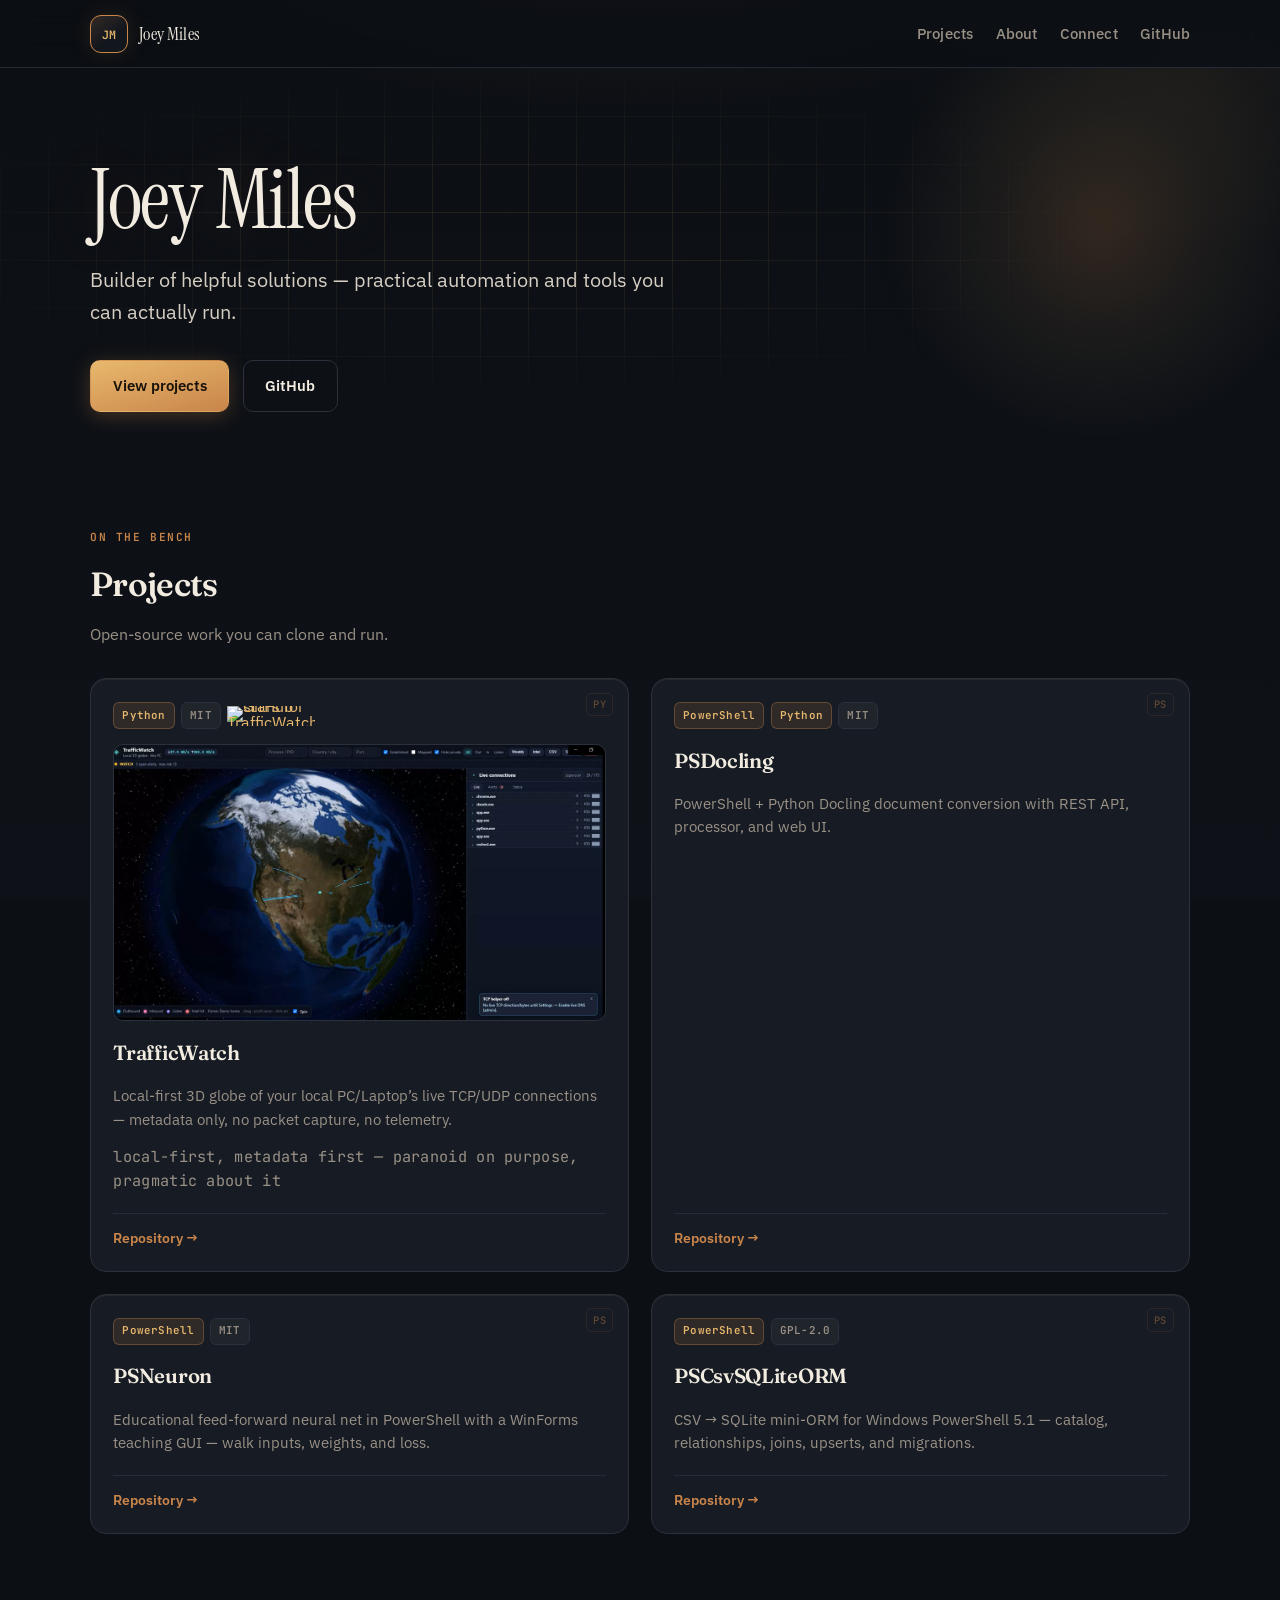
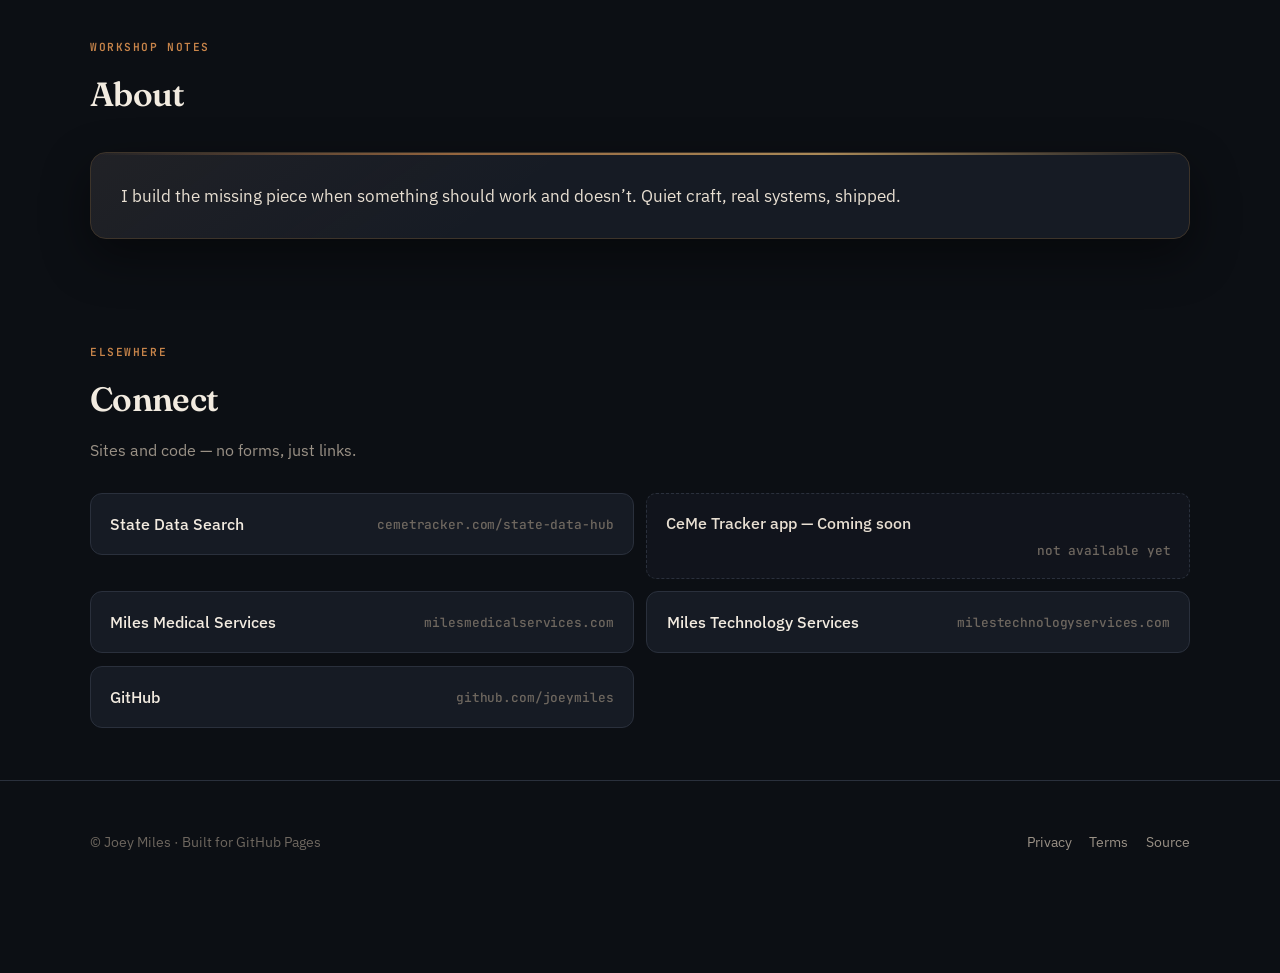
==== commit 1292d630: "Copy: TrafficWatch card uses your local PC/Laptop" ====
--- a/index.html
+++ b/index.html
@@ -78,7 +78,7 @@
               <img src="assets/img/trafficwatch-demo.png" alt="TrafficWatch desktop UI showing a 3D globe of live TCP and UDP connections" width="1200" height="675" loading="lazy">
             </a>
             <h3><a href="https://github.com/joeymiles/TrafficWatch" rel="noopener noreferrer">TrafficWatch</a></h3>
-            <p>Local-first 3D globe of this PC’s live TCP/UDP connections — metadata only, no packet capture, no telemetry.</p>
+            <p>Local-first 3D globe of your local PC/Laptop’s live TCP/UDP connections — metadata only, no packet capture, no telemetry.</p>
             <p class="project-motto">local-first, metadata first — paranoid on purpose, pragmatic about it</p>
             <div class="project-links">
               <a href="https://github.com/joeymiles/TrafficWatch" rel="noopener noreferrer">Repository →</a>
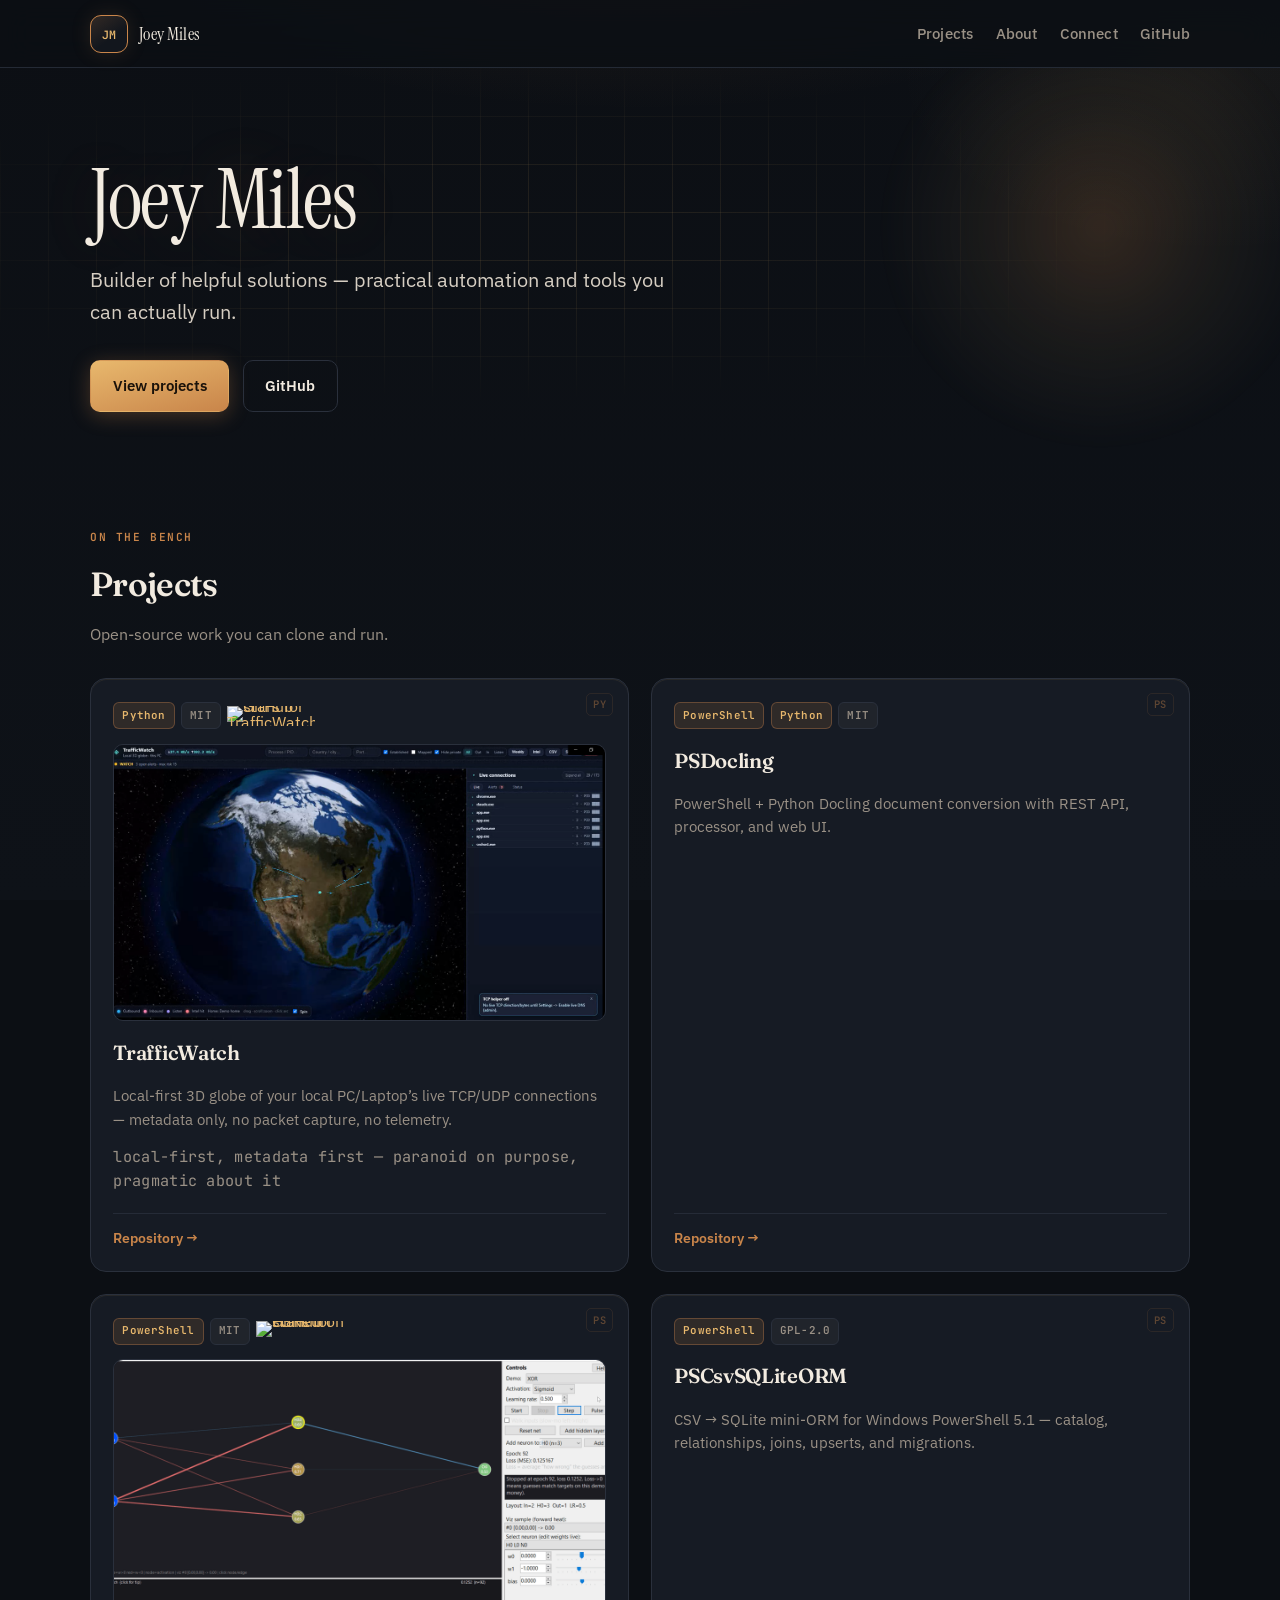
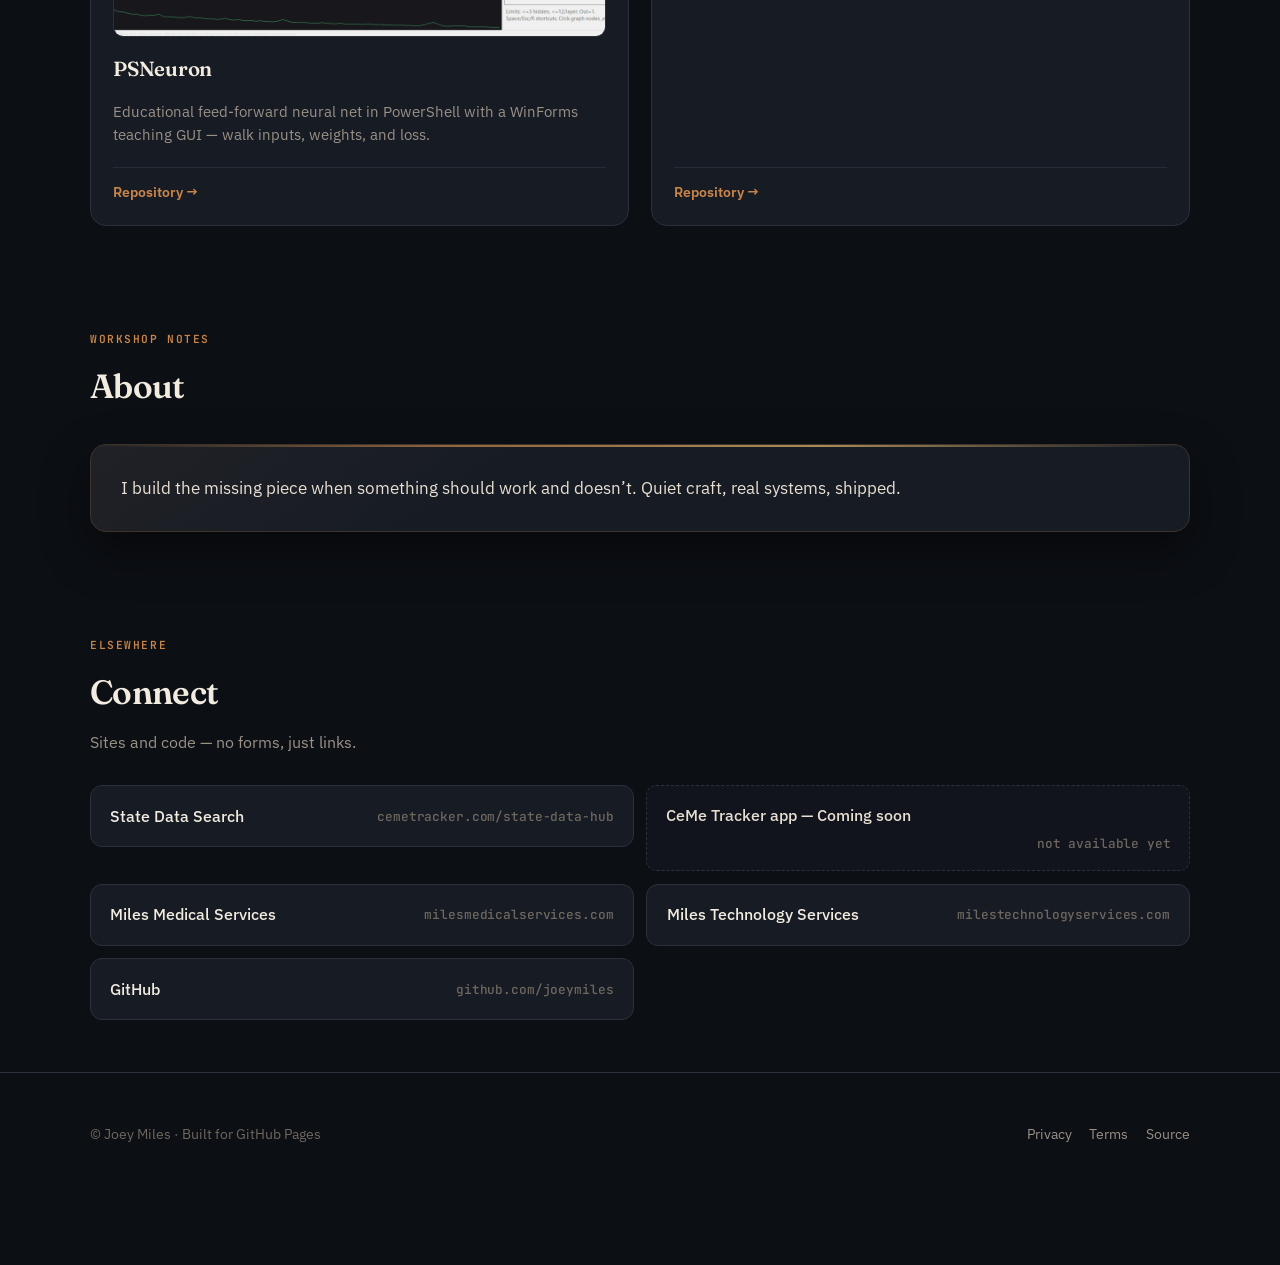
==== commit 6d9c7660: "Showcase: add PSNeuron GUI screenshot to project card" ====
--- a/index.html
+++ b/index.html
@@ -102,7 +102,13 @@
             <div class="project-meta">
               <span class="badge badge-lang">PowerShell</span>
               <span class="badge badge-license">MIT</span>
-            </div>
+              <a class="star-badge" href="https://github.com/joeymiles/PSNeuron" rel="noopener noreferrer">
+                <img src="https://img.shields.io/github/stars/joeymiles/PSNeuron?style=flat&amp;color=c9854a&amp;labelColor=161b24&amp;cacheSeconds=3600" alt="GitHub stars for PSNeuron" width="88" height="20" loading="lazy">
+              </a>
+            </div>
+            <a class="project-shot" href="https://github.com/joeymiles/PSNeuron" rel="noopener noreferrer">
+              <img src="assets/img/psneuron-demo.png" alt="PSNeuron WinForms teaching GUI showing a feed-forward network diagram, loss chart, and training controls for the XOR demo" width="1200" height="624" loading="lazy">
+            </a>
             <h3><a href="https://github.com/joeymiles/PSNeuron" rel="noopener noreferrer">PSNeuron</a></h3>
             <p>Educational feed-forward neural net in PowerShell with a WinForms teaching GUI — walk inputs, weights, and loss.</p>
             <div class="project-links">
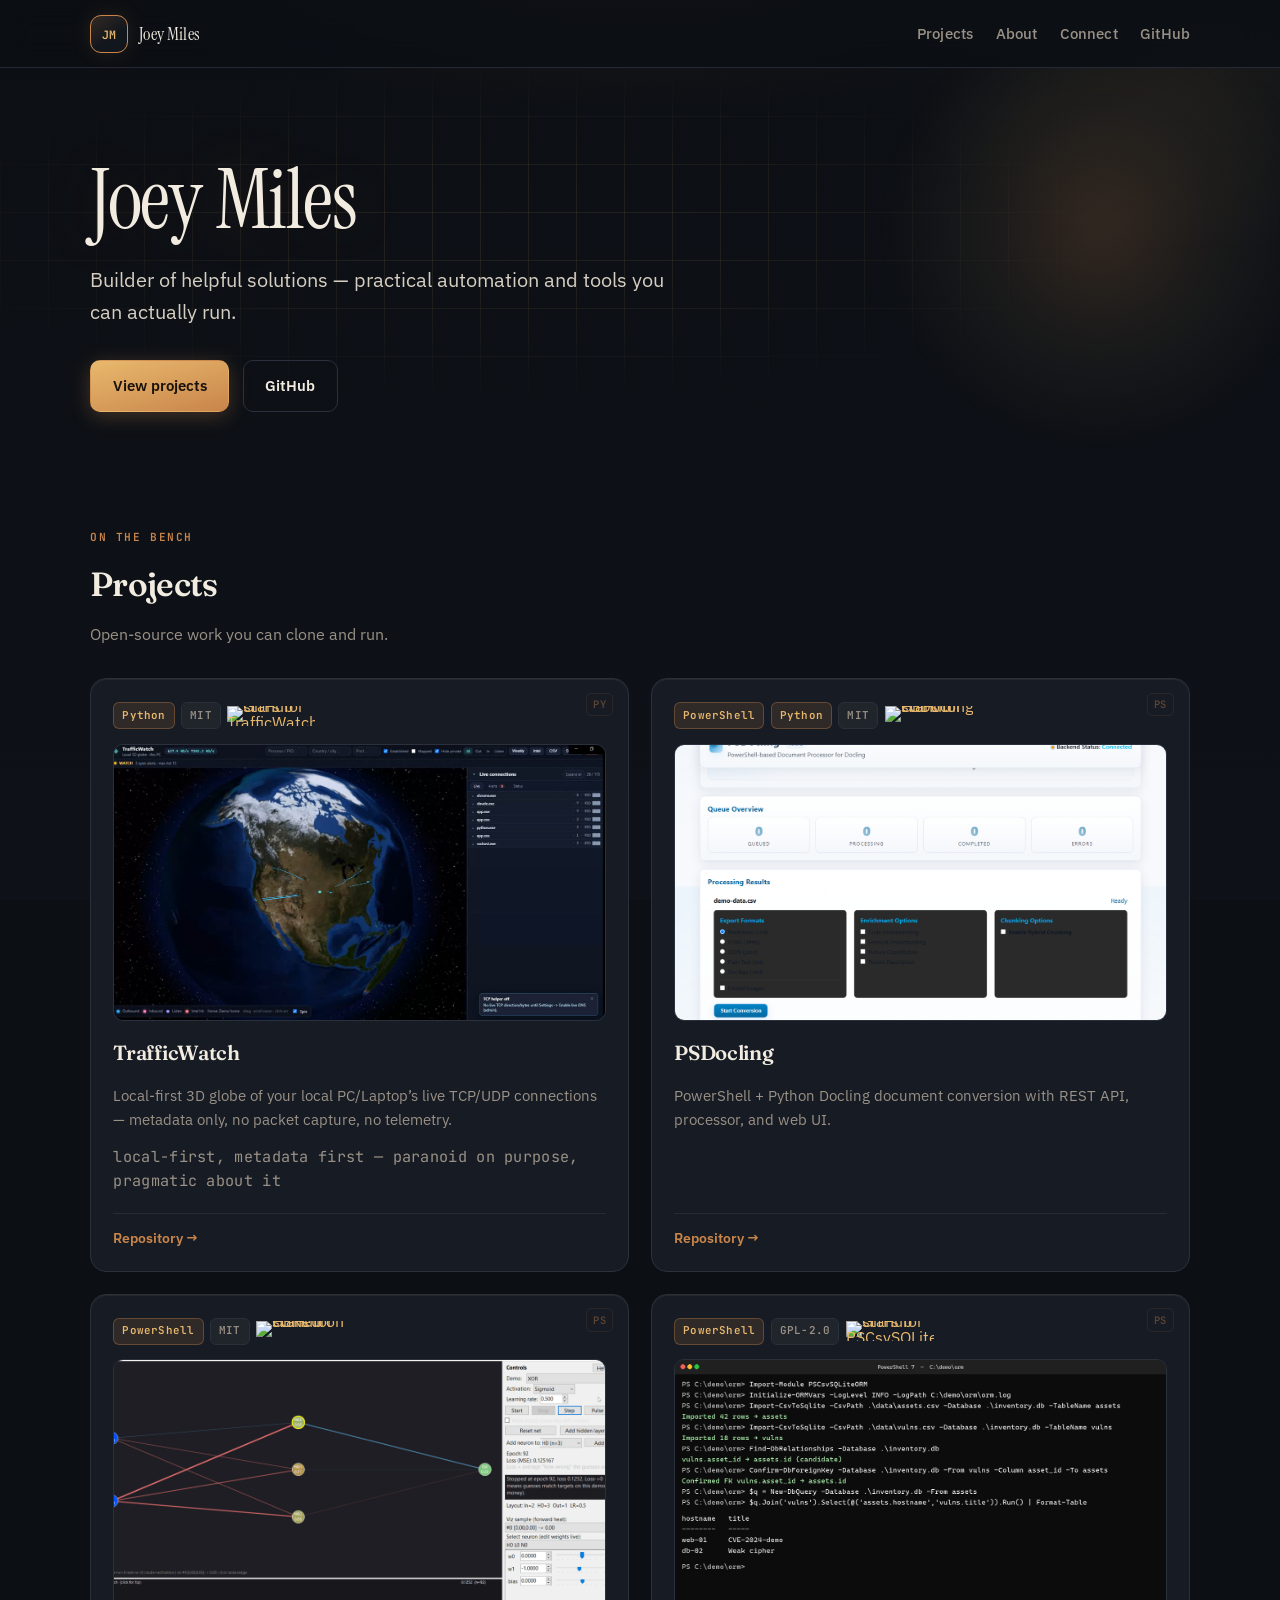
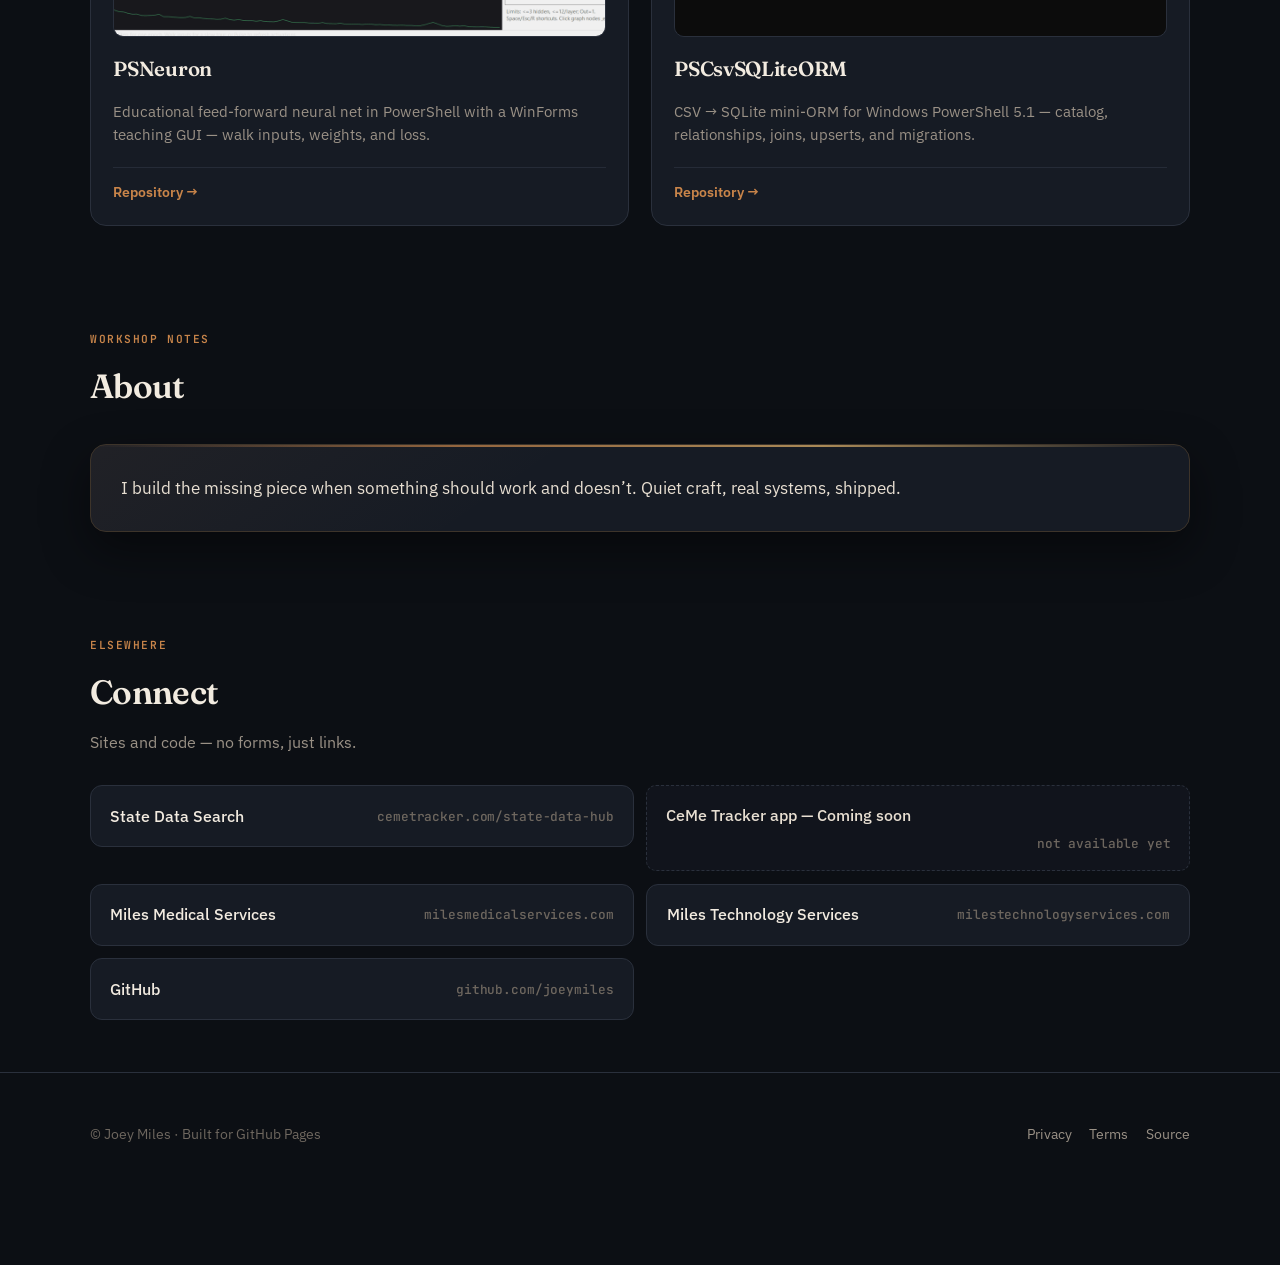
==== commit 9f37e542: "Showcase: add PSDocling and PSCsvSQLiteORM card screenshots" ====
--- a/index.html
+++ b/index.html
@@ -90,7 +90,13 @@
               <span class="badge badge-lang">PowerShell</span>
               <span class="badge badge-lang">Python</span>
               <span class="badge badge-license">MIT</span>
-            </div>
+              <a class="star-badge" href="https://github.com/joeymiles/PSDocling" rel="noopener noreferrer">
+                <img src="https://img.shields.io/github/stars/joeymiles/PSDocling?style=flat&amp;color=c9854a&amp;labelColor=161b24&amp;cacheSeconds=3600" alt="GitHub stars for PSDocling" width="88" height="20" loading="lazy">
+              </a>
+            </div>
+            <a class="project-shot" href="https://github.com/joeymiles/PSDocling" rel="noopener noreferrer">
+              <img src="assets/img/psdocling-demo.png" alt="PSDocling web UI — upload queue and Ready demo documents (demo-data.csv) with export/enrichment options" width="1200" height="675" loading="lazy">
+            </a>
             <h3><a href="https://github.com/joeymiles/PSDocling" rel="noopener noreferrer">PSDocling</a></h3>
             <p>PowerShell + Python Docling document conversion with REST API, processor, and web UI.</p>
             <div class="project-links">
@@ -120,7 +126,13 @@
             <div class="project-meta">
               <span class="badge badge-lang">PowerShell</span>
               <span class="badge badge-license">GPL-2.0</span>
-            </div>
+              <a class="star-badge" href="https://github.com/joeymiles/PSCsvSQLiteORM" rel="noopener noreferrer">
+                <img src="https://img.shields.io/github/stars/joeymiles/PSCsvSQLiteORM?style=flat&amp;color=c9854a&amp;labelColor=161b24&amp;cacheSeconds=3600" alt="GitHub stars for PSCsvSQLiteORM" width="88" height="20" loading="lazy">
+              </a>
+            </div>
+            <a class="project-shot" href="https://github.com/joeymiles/PSCsvSQLiteORM" rel="noopener noreferrer">
+              <img src="assets/img/pscsvsqliteorm-demo.png" alt="PowerShell CLI demo of PSCsvSQLiteORM — CSV import, relationship discovery, and join query on C:\demo\orm" width="1200" height="675" loading="lazy">
+            </a>
             <h3><a href="https://github.com/joeymiles/PSCsvSQLiteORM" rel="noopener noreferrer">PSCsvSQLiteORM</a></h3>
             <p>CSV → SQLite mini-ORM for Windows PowerShell 5.1 — catalog, relationships, joins, upserts, and migrations.</p>
             <div class="project-links">
